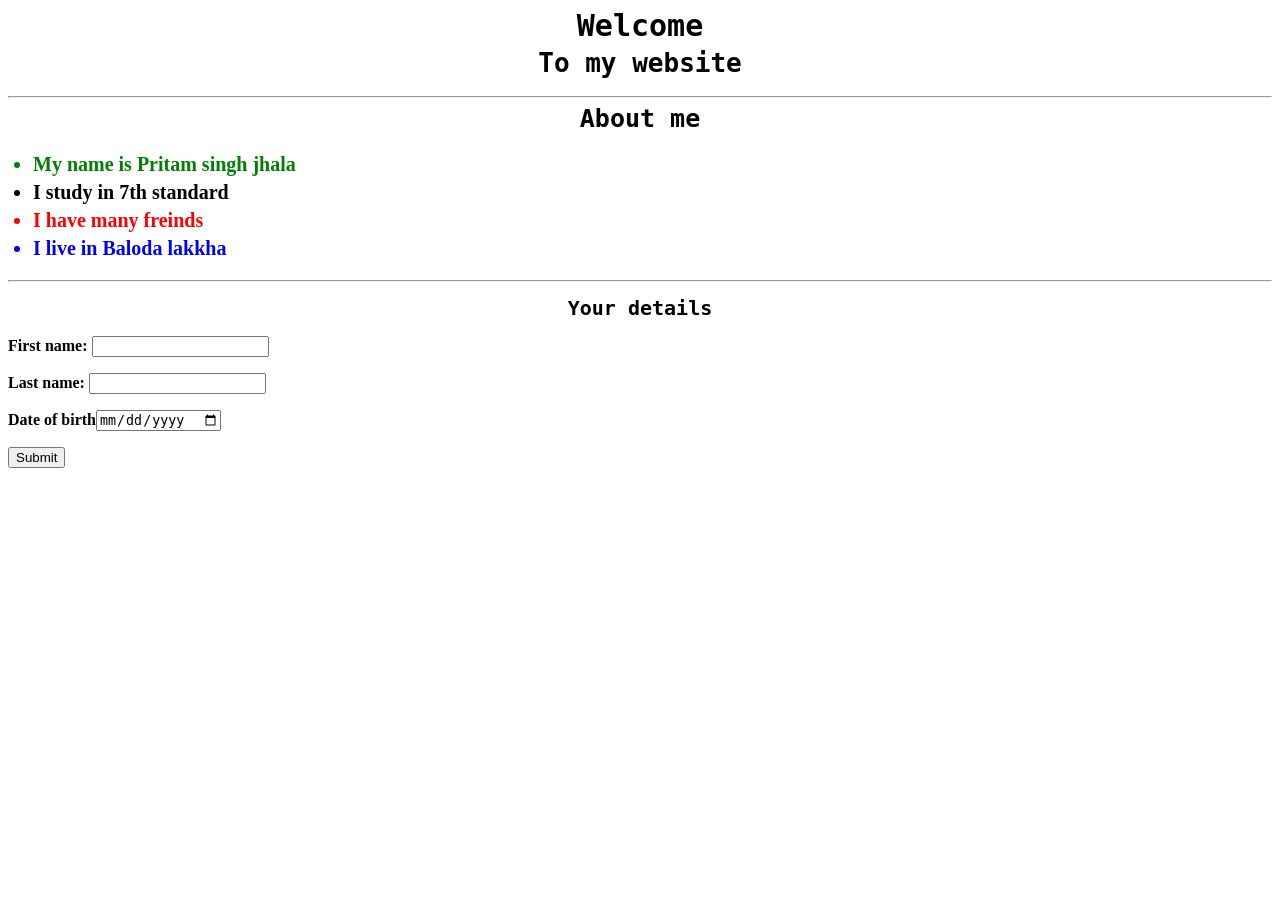
==== index.html @ 75567b99 "Add files via upload" ====
<html>
<meta name='viewport' content='width=device-width, initial-scale=1'/>
<h1 style="text-align:center;font-family:monospace;font-size:30px">Welcome</h1>
<h1 style="text-align:center;font-family:monospace;font-size;35px;margin-top:-15px">To my website</h1>
<hr style="margin-bottom:-10px">
<h1 style="text-align:center;font-family:monospace;font-size:25px;
margin-bottom:20px">About me</h1>
<ul>
<strong>
<li style="margin-left:-15px;
color:green;
font-size:20px;
margin-bottom:5px">My name is Pritam singh jhala
<li style="margin-left:-15px;
color:black;
font-size:20px;
margin-bottom:5px">I study in 7th standard
<li style="margin-left:-15px;
color:red;
font-size:20px;
margin-bottom:5px">I have many freinds
<li style="margin-left:-15px;
color:blue;
font-size:20px;
margin-bottom:20px">I live in Baloda lakkha
</ul>
<hr>

<h1 style="text-align:center;font-family:monospace;font-size:20px">Your details  </h1>

<p>
      <label>First name: <input name="Firstname"/></label>
</p>

<p>
      <label>Last name: <input name="Lastname"/></label>
</p>

<p>
     <label>Date of birth<input type="date" name="Dateofbirth"></label>
</p>

<p>
      <button id="button1" onclick="myfunction()">Submit</button>
</p>
<script>
    function myfunction() {
    alert("Details submitted")
    }
</script>
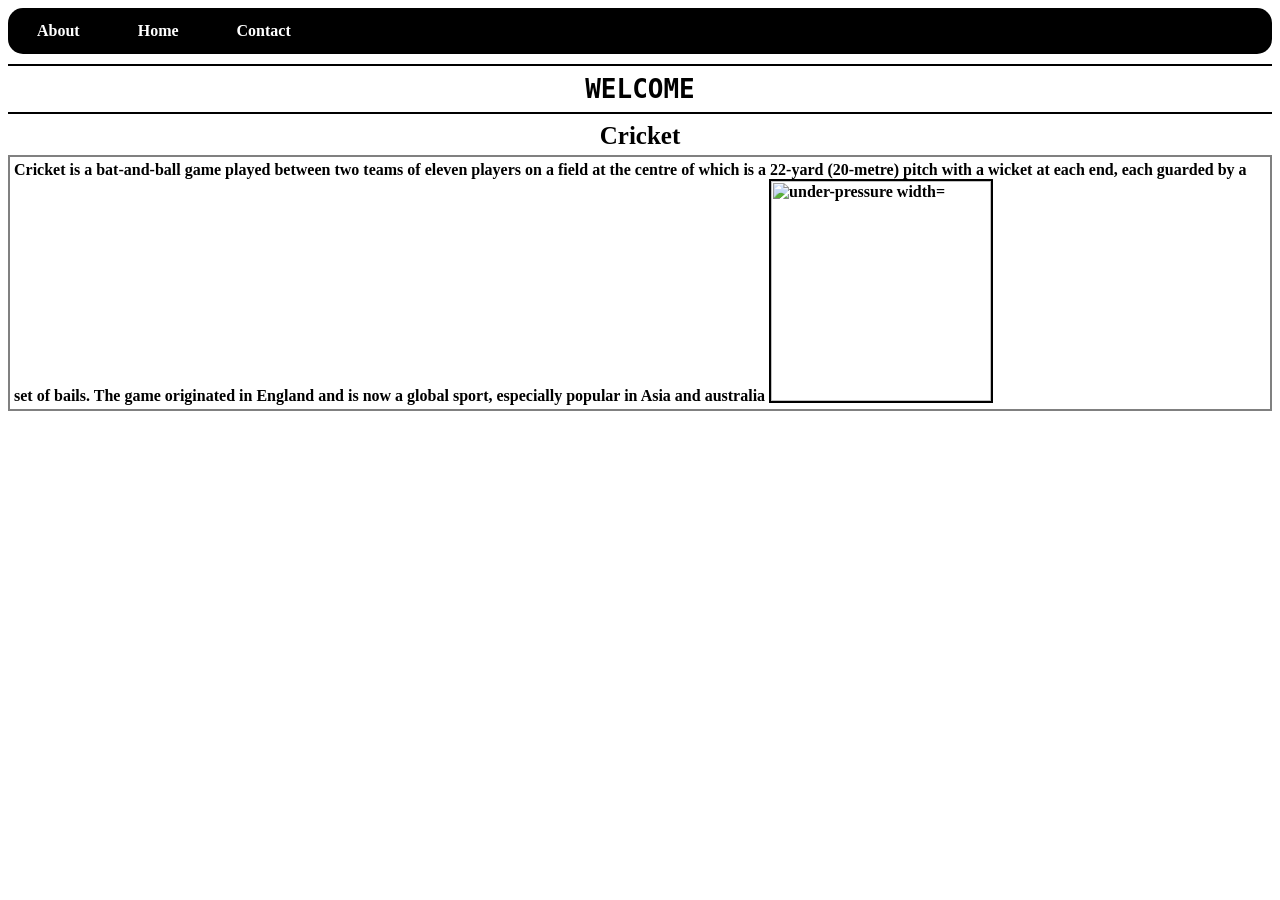
==== commit c304db77: "Add files via upload" ====
--- a/index.html
+++ b/index.html
@@ -1,50 +1,58 @@
-<html>
-<meta name='viewport' content='width=device-width, initial-scale=1'/>
-<h1 style="text-align:center;font-family:monospace;font-size:30px">Welcome</h1>
-<h1 style="text-align:center;font-family:monospace;font-size;35px;margin-top:-15px">To my website</h1>
-<hr style="margin-bottom:-10px">
-<h1 style="text-align:center;font-family:monospace;font-size:25px;
-margin-bottom:20px">About me</h1>
-<ul>
+   <html>
+    <meta name='viewport' content='width=device-width, initial-scale=1'/>
+<body bgcolor="white">
+<style>
+  nav{background: black;
+  overflow: hidden;
+  border-radius: 15px;
+  margin-bottom: 10px;
+  }
+  
+  nav ul{list-style-type: none;
+ margin:0;
+ padding:0
+  }
+ 
+ nav li{float: left;
+ }
+ 
+ nav li a{display: block;
+ color: white;
+ text-align: center;
+ padding: 14px 29px ;
+ text-decoration: none;
+ }
+  .li
+</style>
+<nav>
+    <ul> <strong>
+        <li><a href="about.html">About</a></li>
+        <li><a href="index.html">Home</a></li>
+        <li><a href="contact.html">Contact</a></li>
+    </ul> </strong>
+</nav>
+<hr color="black">
+<h1 style="color:black;
+text-align:center;
+font-family:monospace;
+margin-top:5px;
+margin-bottom:5px
+">WELCOME</h1>
+<hr color="black">
+<h1 style="color:black;
+text-align:center;
+margin-top:7.5px;
+font-size:25px;
+text-decoration:bold;
+margin-bottom:5px">Cricket</h1>
 <strong>
-<li style="margin-left:-15px;
-color:green;
-font-size:20px;
-margin-bottom:5px">My name is Pritam singh jhala
-<li style="margin-left:-15px;
-color:black;
-font-size:20px;
-margin-bottom:5px">I study in 7th standard
-<li style="margin-left:-15px;
-color:red;
-font-size:20px;
-margin-bottom:5px">I have many freinds
-<li style="margin-left:-15px;
-color:blue;
-font-size:20px;
-margin-bottom:20px">I live in Baloda lakkha
-</ul>
-<hr>
+<article style="border:2px solid grey;
+padding:4px 4px 4px 4px;
+background-color:white;
+color:black">  Cricket is a bat-and-ball game played between two teams of eleven players on a field at the centre of which is a 22-yard (20-metre) pitch with a wicket at each end, each guarded by a set of bails. The game originated in England and is now a global sport, especially popular in Asia and australia
+<img src="https://i.ibb.co/8b4RKxf/under-pressure.jpg" alt="under-pressure width="440px" height="220px" border="2px solid black"></a>
 
-<h1 style="text-align:center;font-family:monospace;font-size:20px">Your details  </h1>
+</article>
+</strong>
 
-<p>
-      <label>First name: <input name="Firstname"/></label>
-</p>
 
-<p>
-      <label>Last name: <input name="Lastname"/></label>
-</p>
-
-<p>
-     <label>Date of birth<input type="date" name="Dateofbirth"></label>
-</p>
-
-<p>
-      <button id="button1" onclick="myfunction()">Submit</button>
-</p>
-<script>
-    function myfunction() {
-    alert("Details submitted")
-    }
-</script>
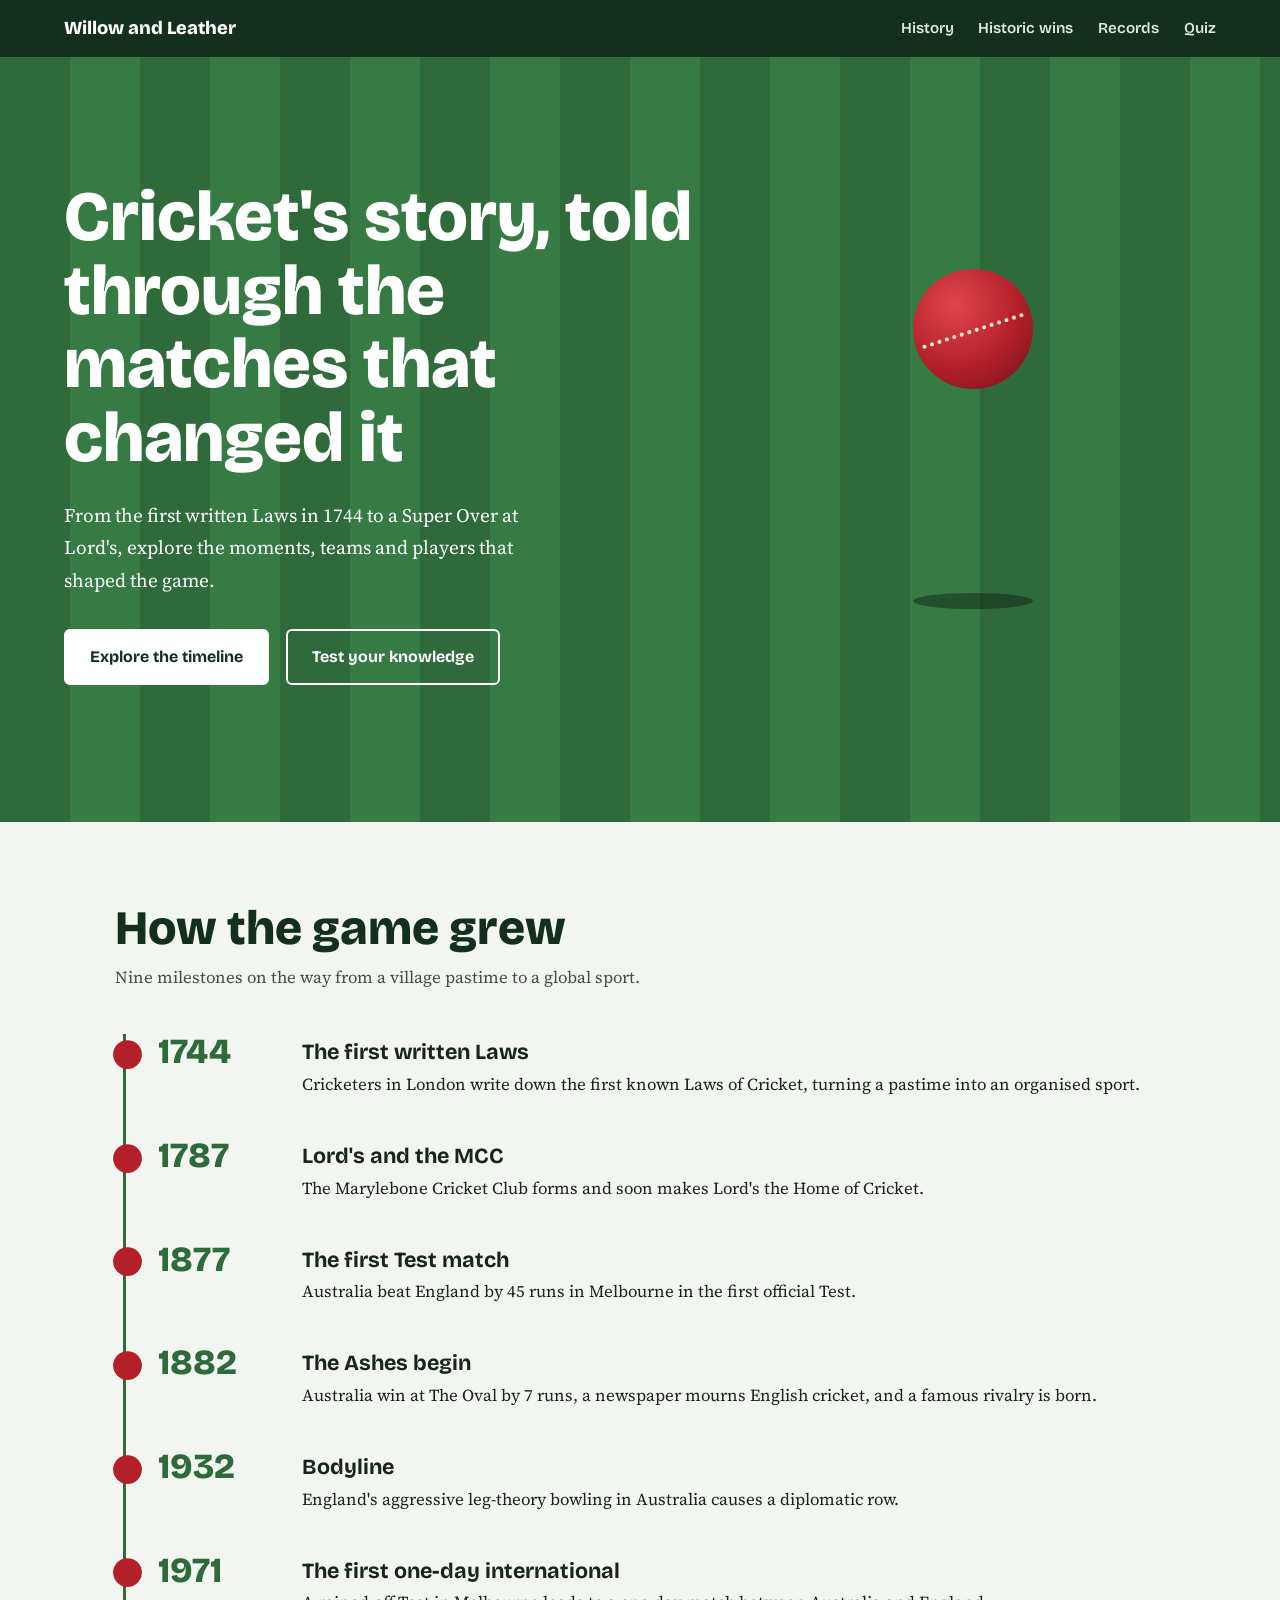
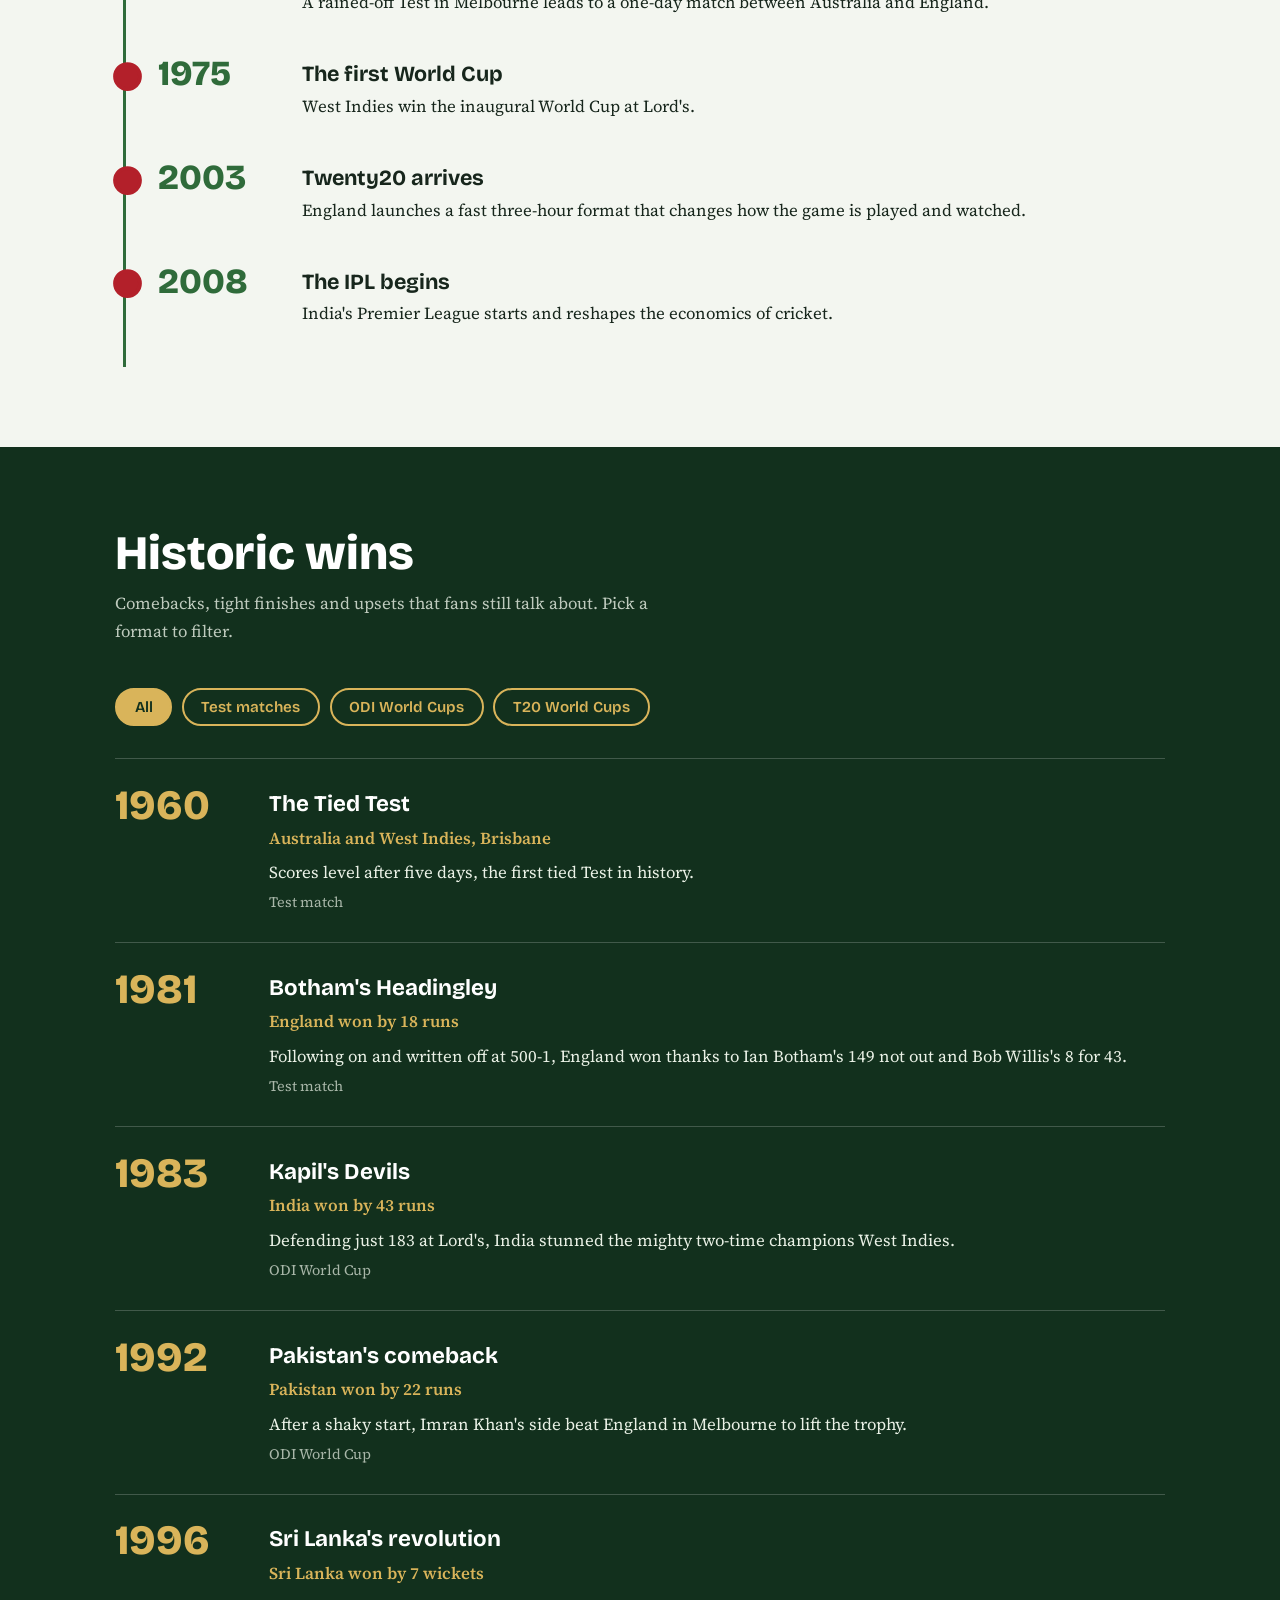
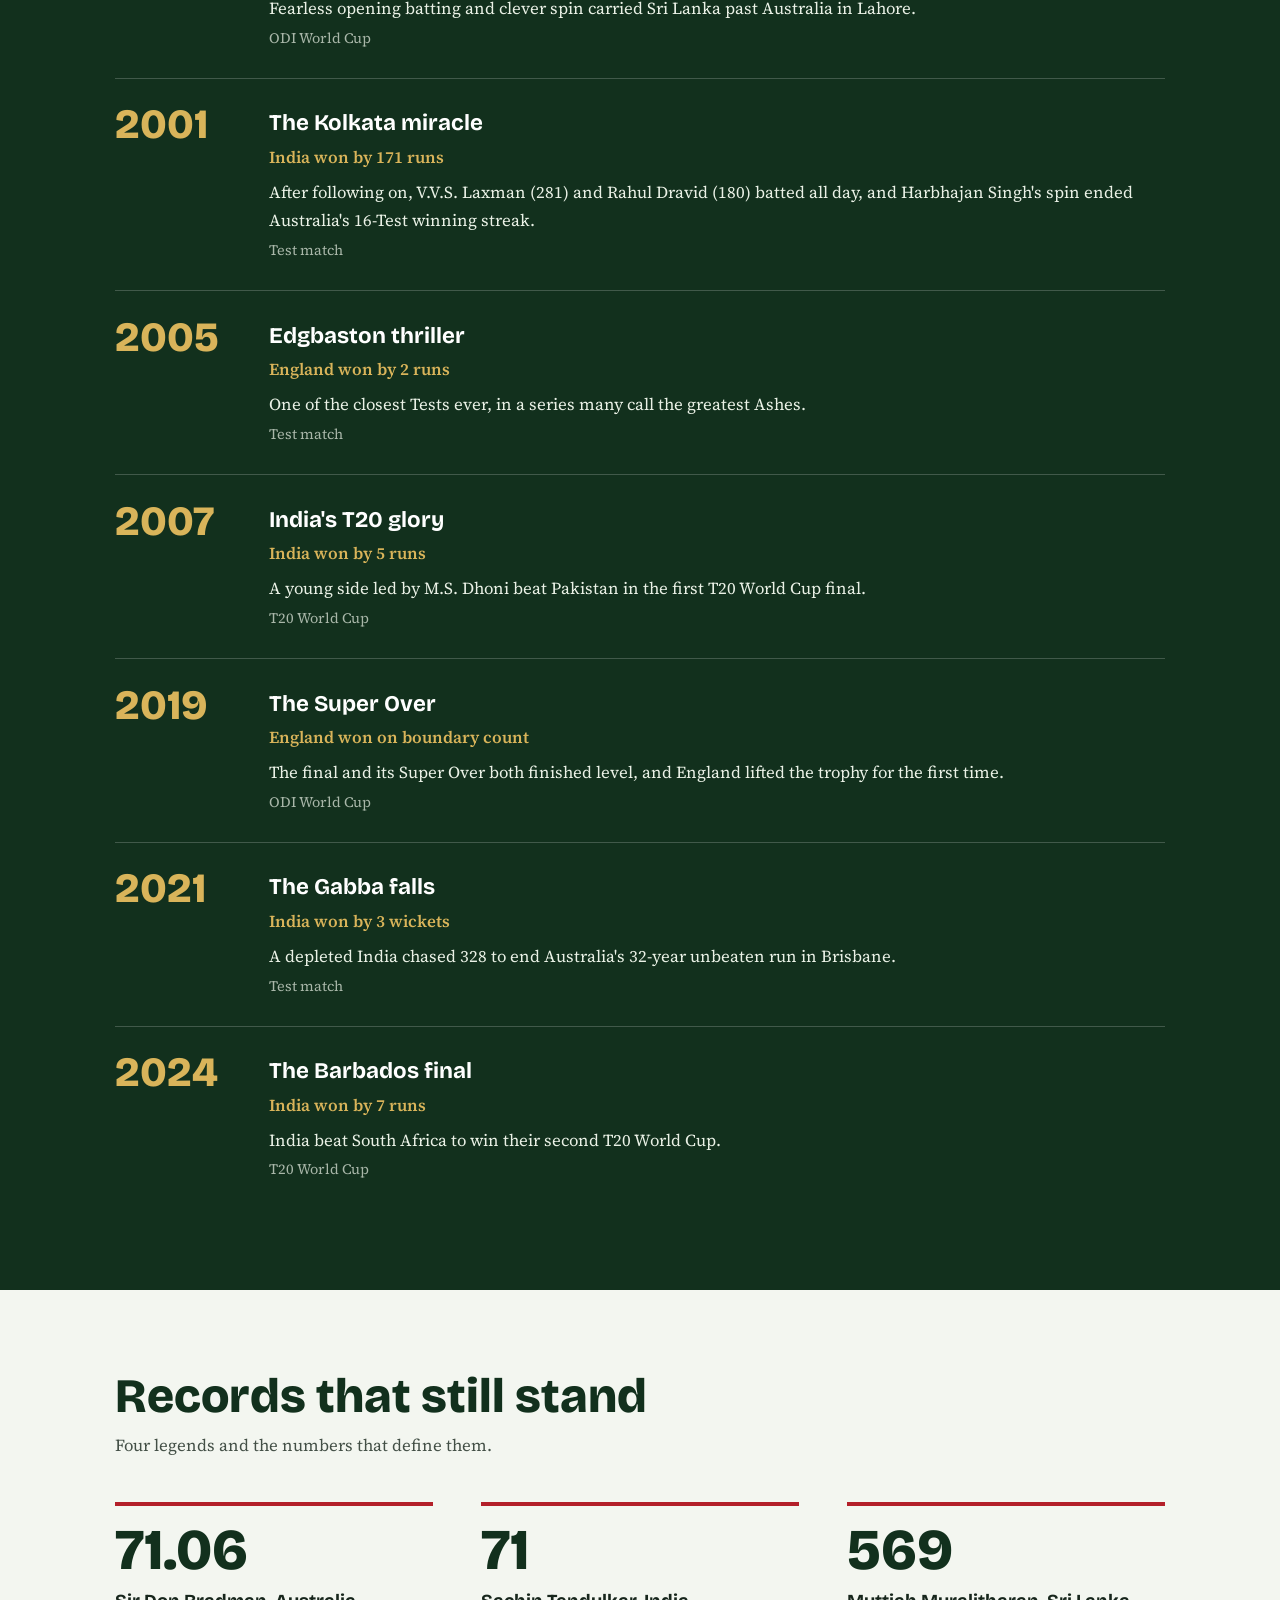
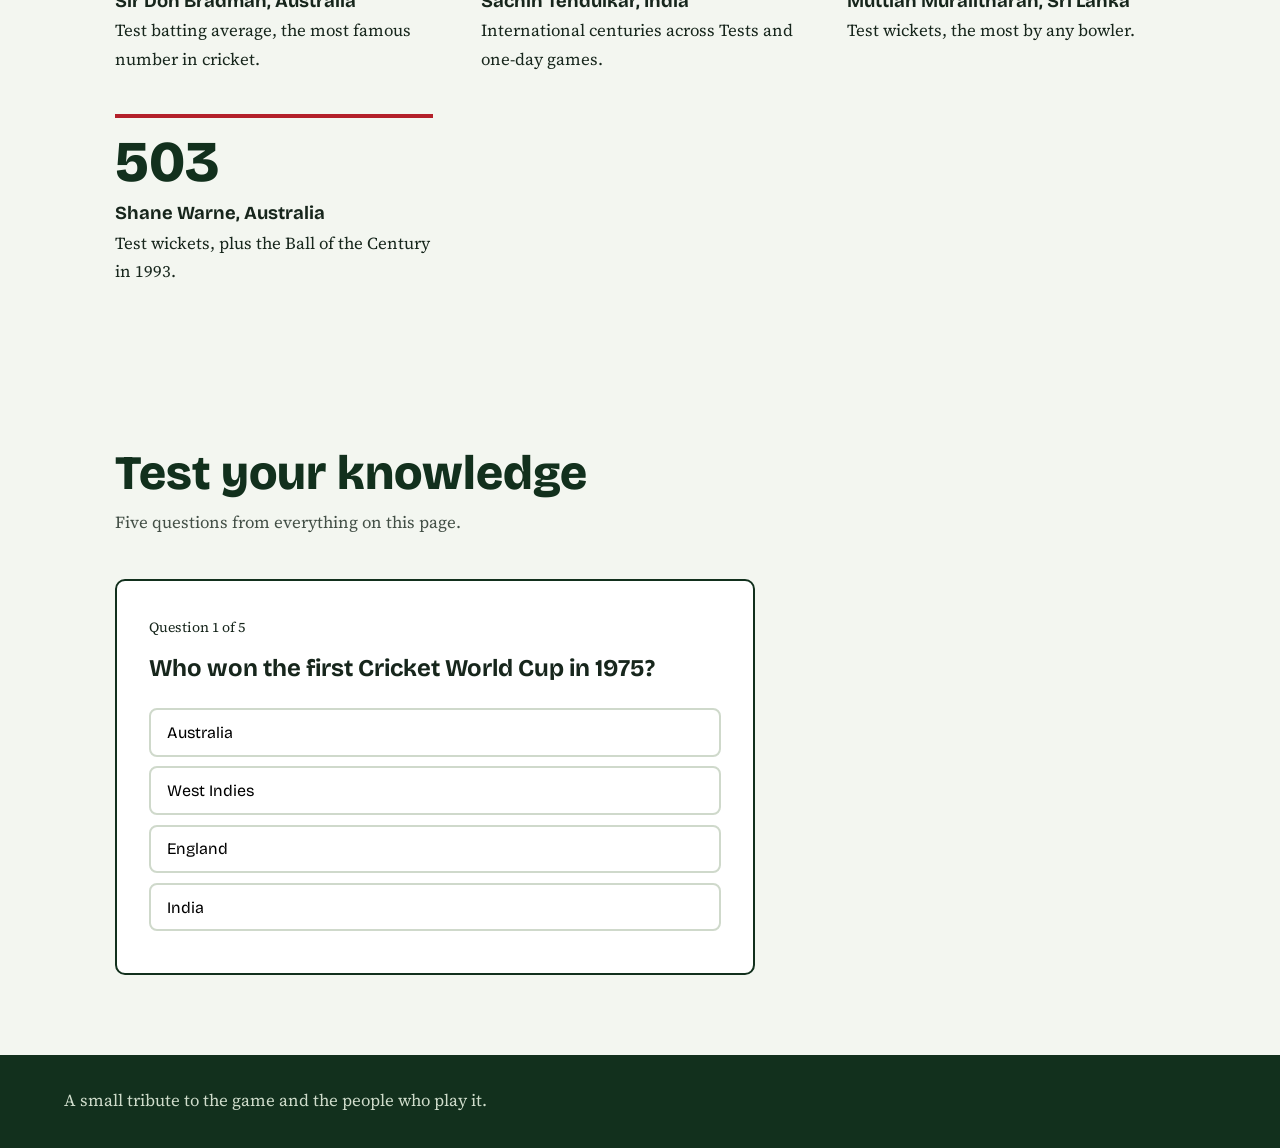
==== commit 74afa2d2: "Add files via upload" ====
--- a/index.html
+++ b/index.html
@@ -1,58 +1,76 @@
-   <html>
-    <meta name='viewport' content='width=device-width, initial-scale=1'/>
-<body bgcolor="white">
-<style>
-  nav{background: black;
-  overflow: hidden;
-  border-radius: 15px;
-  margin-bottom: 10px;
-  }
-  
-  nav ul{list-style-type: none;
- margin:0;
- padding:0
-  }
- 
- nav li{float: left;
- }
- 
- nav li a{display: block;
- color: white;
- text-align: center;
- padding: 14px 29px ;
- text-decoration: none;
- }
-  .li
-</style>
-<nav>
-    <ul> <strong>
-        <li><a href="about.html">About</a></li>
-        <li><a href="index.html">Home</a></li>
-        <li><a href="contact.html">Contact</a></li>
-    </ul> </strong>
+<!DOCTYPE html>
+<html lang="en">
+<head>
+<meta charset="UTF-8">
+<meta name="viewport" content="width=device-width, initial-scale=1">
+<title>Willow and Leather: a history of cricket</title>
+<link rel="preconnect" href="https://fonts.googleapis.com">
+<link rel="preconnect" href="https://fonts.gstatic.com" crossorigin>
+<link href="https://fonts.googleapis.com/css2?family=Bricolage+Grotesque:wght@600;800&family=Source+Serif+4:wght@400;600&display=swap" rel="stylesheet">
+<link rel="stylesheet" href="style.css">
+</head>
+<body>
+<nav class="nav">
+  <a class="brand" href="#top">Willow and Leather</a>
+  <div>
+    <a href="#history">History</a>
+    <a href="#wins">Historic wins</a>
+    <a href="#records">Records</a>
+    <a href="#quiz">Quiz</a>
+  </div>
 </nav>
-<hr color="black">
-<h1 style="color:black;
-text-align:center;
-font-family:monospace;
-margin-top:5px;
-margin-bottom:5px
-">WELCOME</h1>
-<hr color="black">
-<h1 style="color:black;
-text-align:center;
-margin-top:7.5px;
-font-size:25px;
-text-decoration:bold;
-margin-bottom:5px">Cricket</h1>
-<strong>
-<article style="border:2px solid grey;
-padding:4px 4px 4px 4px;
-background-color:white;
-color:black">  Cricket is a bat-and-ball game played between two teams of eleven players on a field at the centre of which is a 22-yard (20-metre) pitch with a wicket at each end, each guarded by a set of bails. The game originated in England and is now a global sport, especially popular in Asia and australia
-<img src="https://i.ibb.co/8b4RKxf/under-pressure.jpg" alt="under-pressure width="440px" height="220px" border="2px solid black"></a>
 
-</article>
-</strong>
+<header class="hero" id="top">
+  <div>
+    <h1>Cricket's story, told through the matches that changed it</h1>
+    <p>From the first written Laws in 1744 to a Super Over at Lord's, explore the moments, teams and players that shaped the game.</p>
+    <a class="btn" href="#history">Explore the timeline</a>
+    <a class="btn ghost" href="#quiz">Test your knowledge</a>
+  </div>
+  <div class="pitch" aria-hidden="true"><div class="ball"></div><div class="shadow"></div></div>
+</header>
 
+<main>
+  <section id="history">
+    <div class="wrap">
+      <h2>How the game grew</h2>
+      <p class="sub">Nine milestones on the way from a village pastime to a global sport.</p>
+      <div id="tl" class="tl"></div>
+    </div>
+  </section>
 
+  <section id="wins" class="dark">
+    <div class="wrap">
+      <h2>Historic wins</h2>
+      <p class="sub">Comebacks, tight finishes and upsets that fans still talk about. Pick a format to filter.</p>
+      <div class="fl" role="group" aria-label="Filter wins by format">
+        <button class="on" data-f="all">All</button>
+        <button data-f="test">Test matches</button>
+        <button data-f="odi">ODI World Cups</button>
+        <button data-f="t20">T20 World Cups</button>
+      </div>
+      <div id="list"></div>
+    </div>
+  </section>
+
+  <section id="records">
+    <div class="wrap">
+      <h2>Records that still stand</h2>
+      <p class="sub">Four legends and the numbers that define them.</p>
+      <div class="rec" id="rec"></div>
+    </div>
+  </section>
+
+  <section id="quiz">
+    <div class="wrap">
+      <h2>Test your knowledge</h2>
+      <p class="sub">Five questions from everything on this page.</p>
+      <div class="quiz" id="quiz-box" aria-live="polite"></div>
+    </div>
+  </section>
+</main>
+
+<footer>A small tribute to the game and the people who play it.</footer>
+<script src="script.js"></script>
+</body>
+</html>
--- a/style.css
+++ b/style.css
@@ -0,0 +1,77 @@
+:root{--pav:#12301d;--out:#2f6b3a;--out2:#367a44;--chalk:#f3f6f0;--ball:#b3202a;--brass:#d9b45a;--ink:#17261c}
+*{box-sizing:border-box;margin:0}
+html{scroll-behavior:smooth}
+body{font:1.05rem/1.7 'Source Serif 4',Georgia,serif;background:var(--chalk);color:var(--ink)}
+h1,h2,h3,strong,b,.brand,.nav a,button,.btn{font-family:'Bricolage Grotesque','Segoe UI',sans-serif}
+a:focus-visible,button:focus-visible{outline:3px solid var(--brass);outline-offset:3px}
+
+.nav{position:sticky;top:0;z-index:5;display:flex;justify-content:space-between;align-items:center;flex-wrap:wrap;gap:.5rem;padding:.8rem 5%;background:var(--pav)}
+.brand{color:#fff;font-weight:800;font-size:1.15rem;text-decoration:none}
+.nav div a{color:#dfe9dc;text-decoration:none;margin-left:1.3rem;font-weight:600;font-size:.95rem;transition:color .2s}
+.nav div a:hover{color:var(--brass)}
+
+.hero{min-height:85vh;display:grid;grid-template-columns:1.3fr 1fr;align-items:center;gap:2rem;padding:4rem 5%;color:#fff;background:repeating-linear-gradient(90deg,var(--out) 0 70px,var(--out2) 70px 140px)}
+h1{font-size:clamp(2.4rem,5.5vw,4.4rem);font-weight:800;line-height:1.05;max-width:14em}
+.hero p{max-width:32rem;margin:1.4rem 0 2rem;font-size:1.2rem}
+.btn{display:inline-block;padding:.8rem 1.5rem;margin:0 .8rem .8rem 0;border-radius:6px;background:#fff;color:var(--pav);font-weight:700;text-decoration:none;border:2px solid #fff;cursor:pointer;font-size:1rem;transition:transform .2s,background .2s}
+.btn:hover{transform:translateY(-2px);background:var(--brass);border-color:var(--brass)}
+.btn.ghost{background:none;color:#fff}
+.btn.ghost:hover{background:#fff;color:var(--pav)}
+
+.pitch{--h:340px;position:relative;height:var(--h)}
+.ball{position:absolute;left:50%;top:0;width:120px;height:120px;margin-left:-60px;border-radius:50%;background:radial-gradient(circle at 35% 30%,#e0454d,var(--ball) 55%,#6f1017);animation:drop 1.8s infinite}
+.ball::before{content:"";position:absolute;left:6%;right:6%;top:50%;border-top:4px dotted #f3e7cf;transform:rotate(-18deg)}
+.shadow{position:absolute;left:50%;bottom:0;width:120px;height:16px;margin-left:-60px;border-radius:50%;background:rgba(0,0,0,.35);animation:shade 1.8s infinite}
+@keyframes drop{
+  0%{transform:translateY(0) rotate(0);animation-timing-function:cubic-bezier(.5,0,1,.5)}
+  50%{transform:translateY(calc(var(--h) - 120px)) rotate(300deg);animation-timing-function:cubic-bezier(0,.5,.5,1)}
+  100%{transform:translateY(0) rotate(600deg)}}
+@keyframes shade{0%,100%{transform:scale(.4);opacity:.3}50%{transform:scale(1);opacity:.6}}
+
+section{padding:5rem 5%}
+.wrap{max-width:1050px;margin:auto}
+h2{font-size:clamp(2rem,4vw,3rem);line-height:1.1;font-weight:800;color:var(--pav)}
+.sub{margin:.6rem 0 2.6rem;max-width:36rem;opacity:.8}
+
+.tl{border-left:3px solid var(--out);margin-left:.5rem}
+.ti{position:relative;display:grid;grid-template-columns:120px 1fr;gap:1.5rem;padding:0 0 2.4rem 2rem;opacity:.25;transition:opacity .6s}
+.ti::before{content:"";position:absolute;left:-10px;top:.55rem;width:17px;height:17px;border-radius:50%;background:var(--chalk);border:3px solid var(--out);transition:.4s}
+.ti.on{opacity:1}
+.ti.on::before{background:var(--ball);border-color:var(--ball);transform:scale(1.25)}
+.ti strong{font-size:2.2rem;line-height:1;font-weight:800;color:var(--out)}
+.ti h3{font-size:1.35rem}
+
+.dark{background:var(--pav);color:#eaf1e6}
+.dark h2{color:#fff}
+.fl{display:flex;flex-wrap:wrap;gap:.6rem;margin-bottom:2rem}
+.fl button{padding:.5rem 1.1rem;border-radius:99px;border:2px solid var(--brass);background:none;color:var(--brass);font-weight:600;font-size:.95rem;cursor:pointer;transition:.2s}
+.fl button:hover,.fl button.on{background:var(--brass);color:var(--pav)}
+.w{display:grid;grid-template-columns:130px 1fr;gap:1.5rem;padding:1.6rem 0;border-top:1px solid rgba(255,255,255,.2);animation:in .5s both}
+.w b{font-size:2.6rem;line-height:1;font-weight:800;color:var(--brass)}
+.w h3{font-size:1.4rem;color:#fff}
+.res{color:var(--brass);font-weight:600;margin:.1rem 0 .4rem}
+.w span{font-size:.9rem;opacity:.7}
+@keyframes in{from{opacity:0;transform:translateX(-16px)}}
+
+.rec{display:grid;grid-template-columns:repeat(auto-fit,minmax(240px,1fr));gap:2.5rem 3rem}
+.rec div{border-top:4px solid var(--ball);padding-top:1rem}
+.rec b{display:block;font-size:3.6rem;line-height:1;font-weight:800;color:var(--pav)}
+.rec h3{font-size:1.15rem;margin-top:.4rem}
+
+.quiz{max-width:640px;background:#fff;border:2px solid var(--pav);border-radius:10px;padding:2rem}
+.quiz h3{font-size:1.5rem;margin:.4rem 0 1.2rem}
+.opt{display:block;width:100%;text-align:left;padding:.8rem 1rem;margin-bottom:.6rem;border:2px solid #cfd9cb;border-radius:8px;background:none;font-size:1rem;cursor:pointer;transition:.2s}
+.opt:hover:not(:disabled){border-color:var(--out);background:#eef4ea}
+.opt.ok{background:#d5ecd7;border-color:var(--out)}
+.opt.no{background:#f6d6d8;border-color:var(--ball)}
+.quiz .btn{background:var(--pav);color:#fff;border-color:var(--pav);margin-top:1rem}
+footer{padding:2rem 5%;background:var(--pav);color:#cfdccb}
+
+@media(max-width:760px){
+  .hero{grid-template-columns:1fr;min-height:0;padding:3rem 5%}
+  .pitch{--h:240px}
+  .ti,.w{grid-template-columns:1fr;gap:.3rem}
+  .nav div a{margin:0 .9rem 0 0}}
+@media(prefers-reduced-motion:reduce){
+  *{animation:none!important;transition:none!important}
+  .ti{opacity:1}}
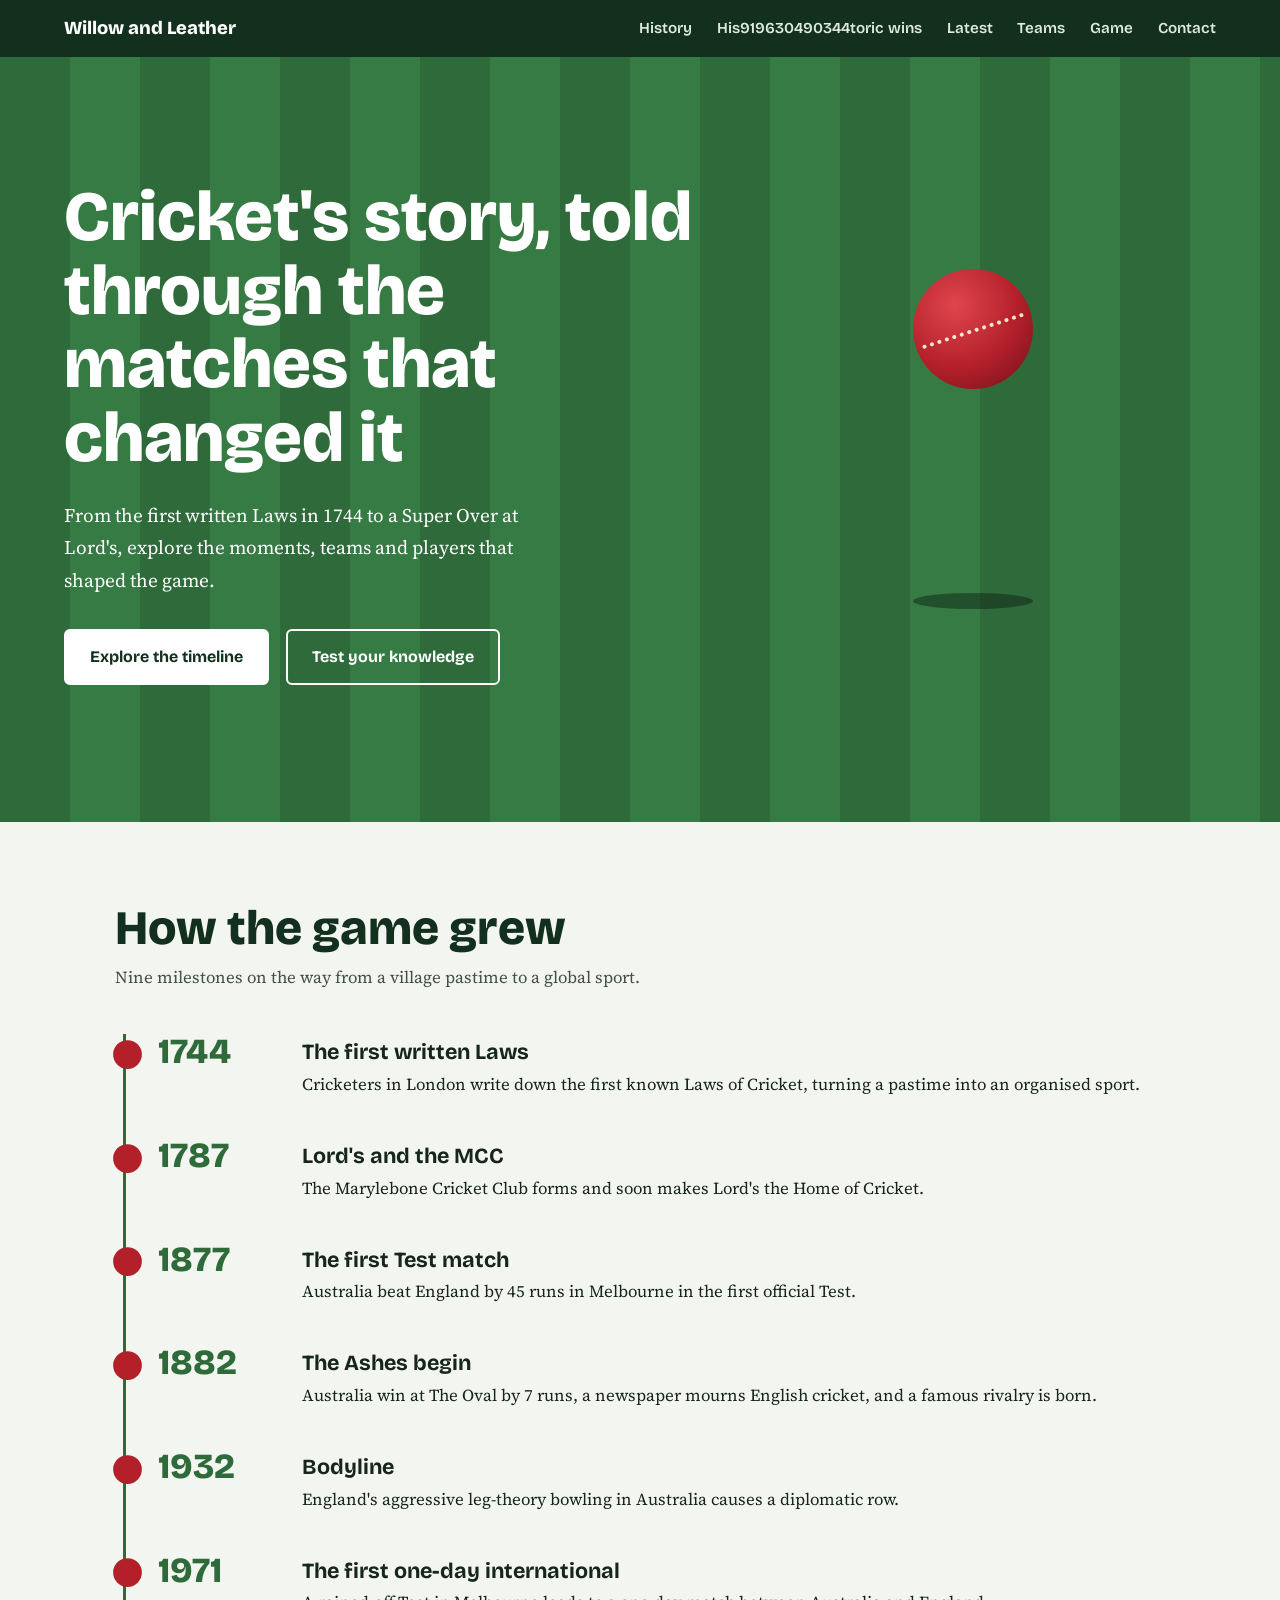
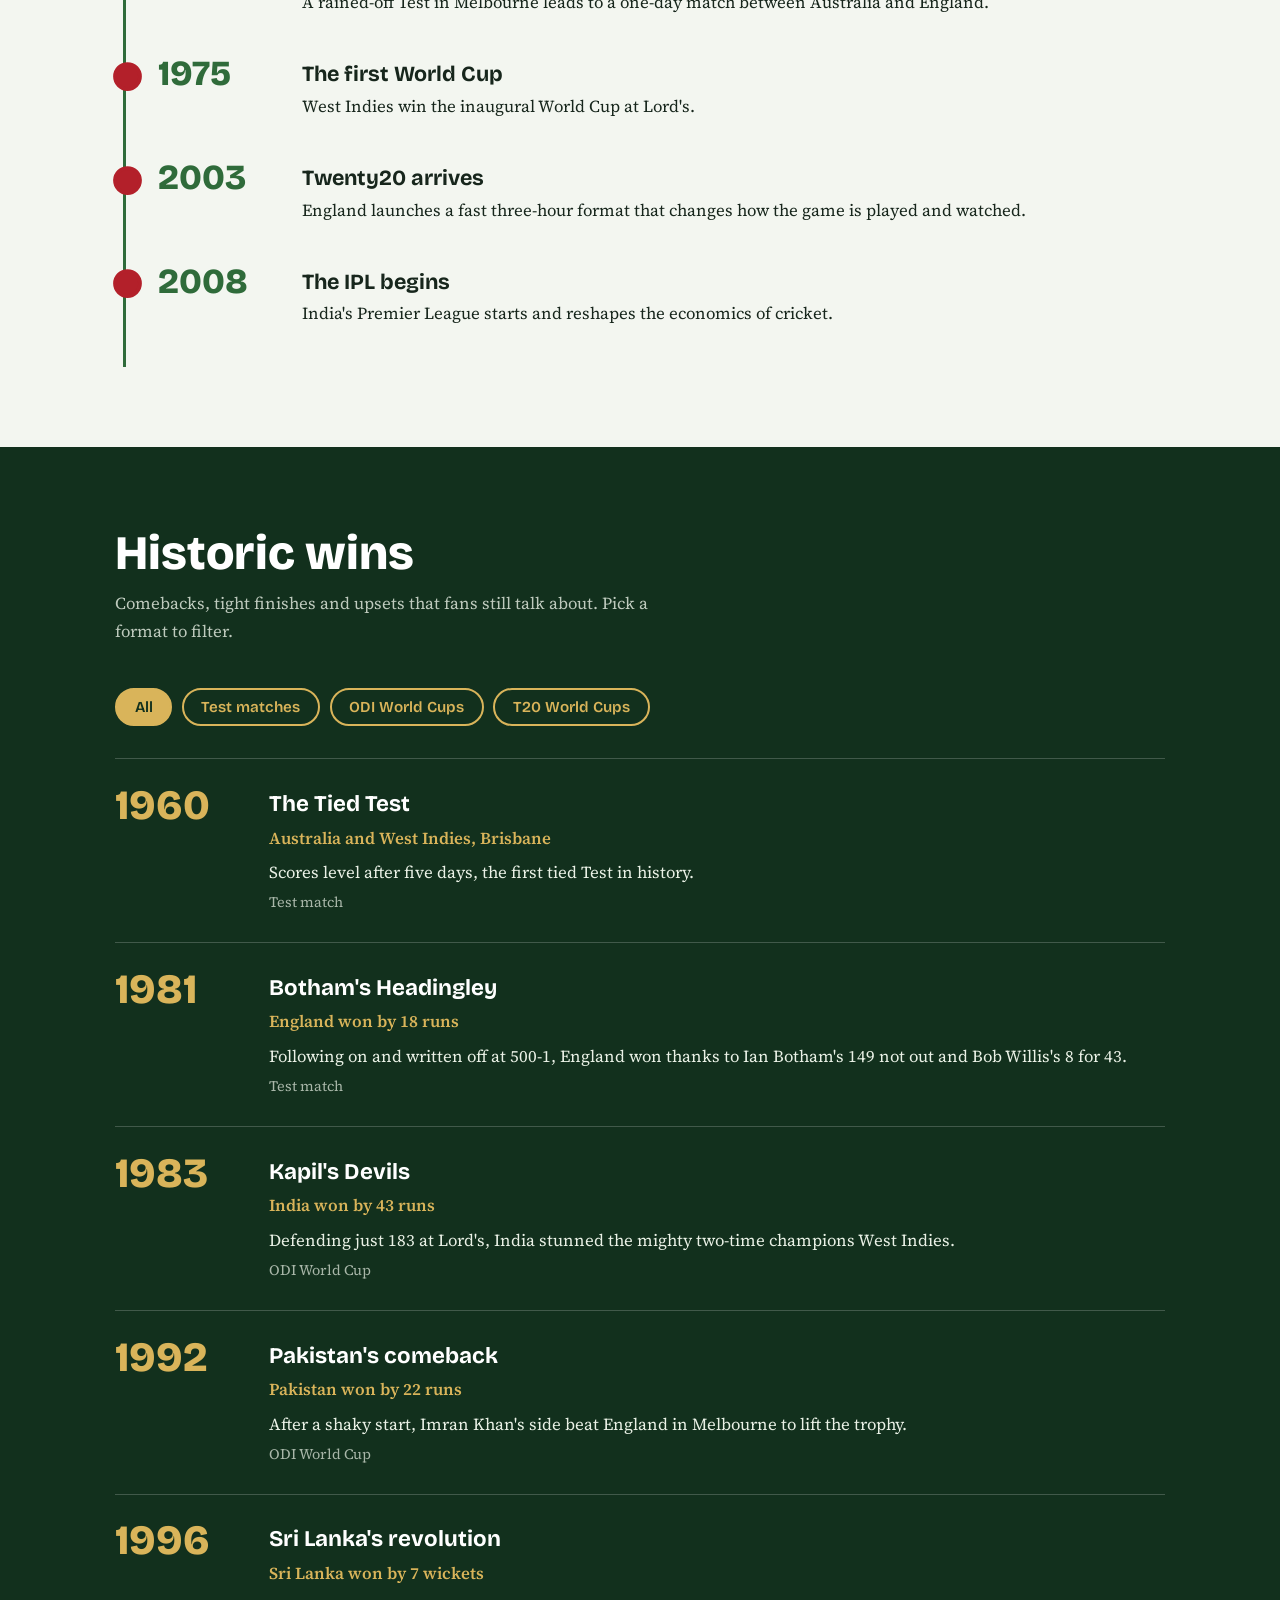
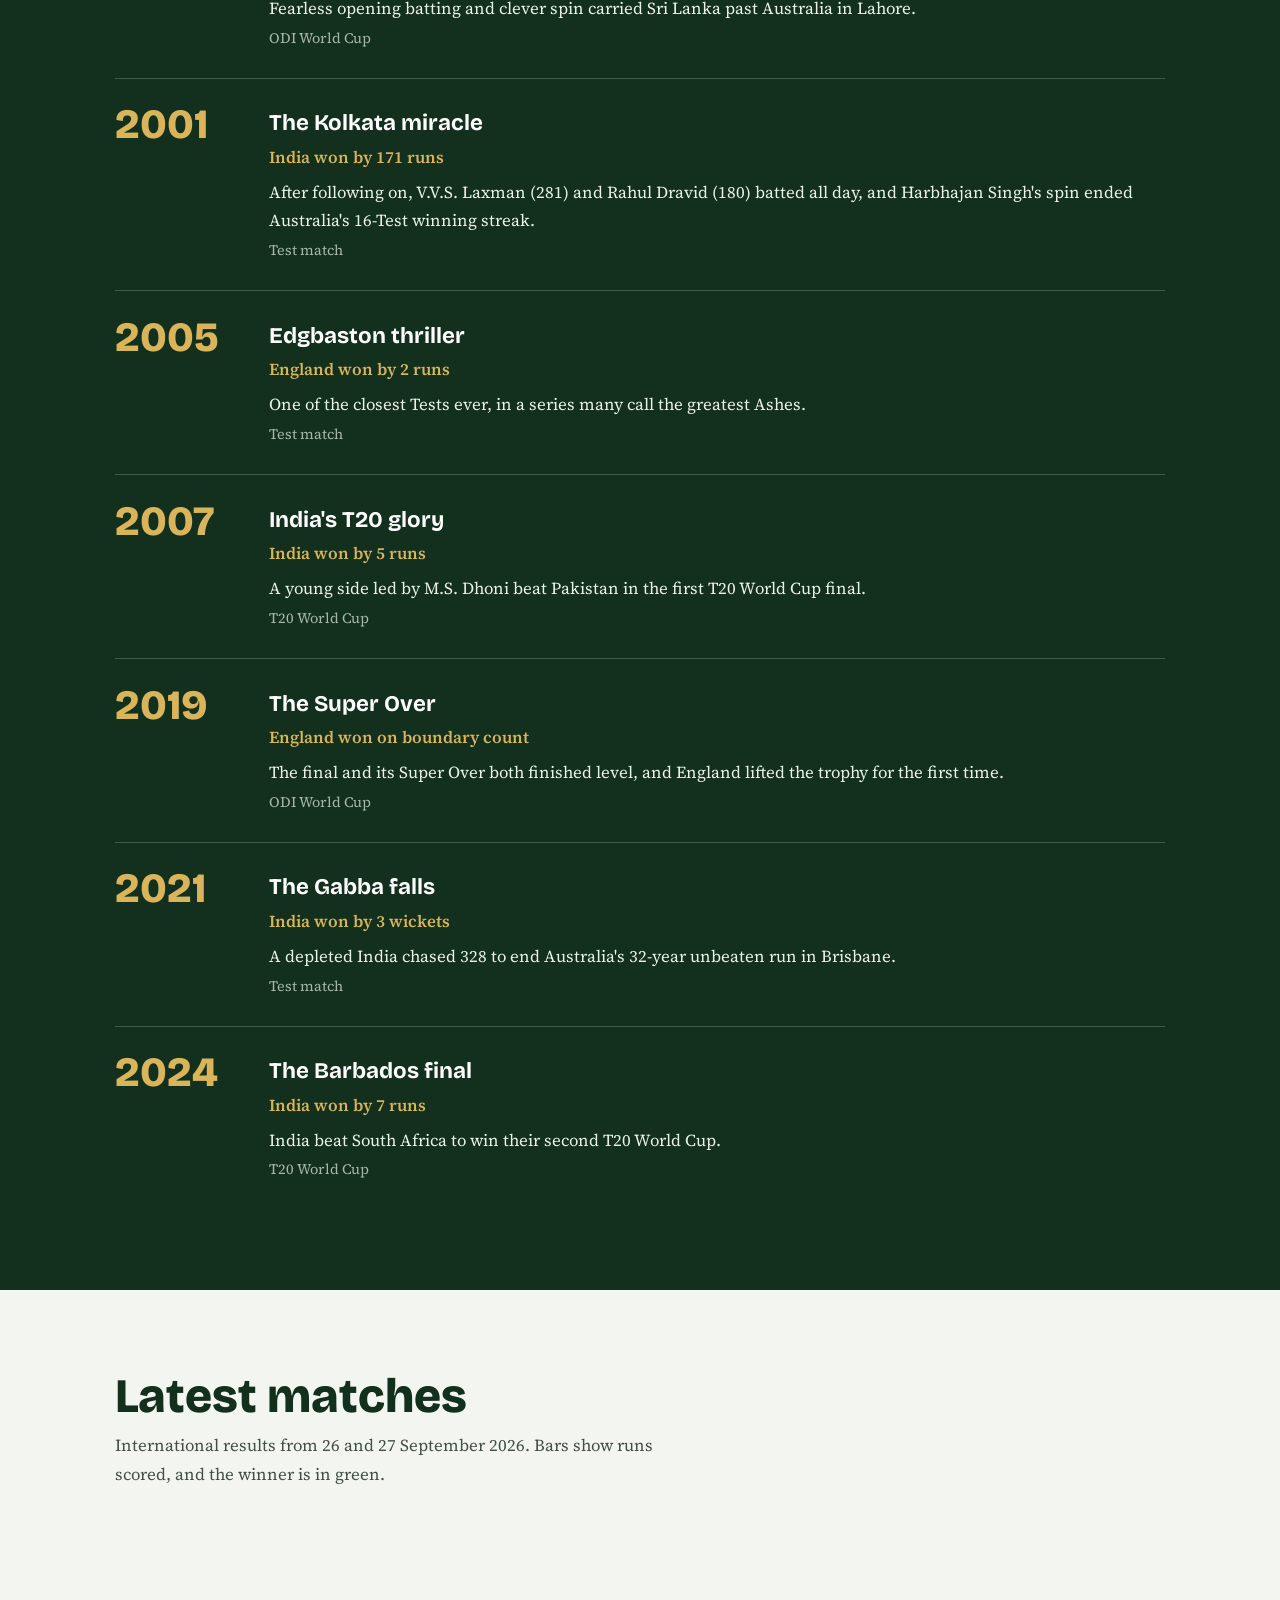
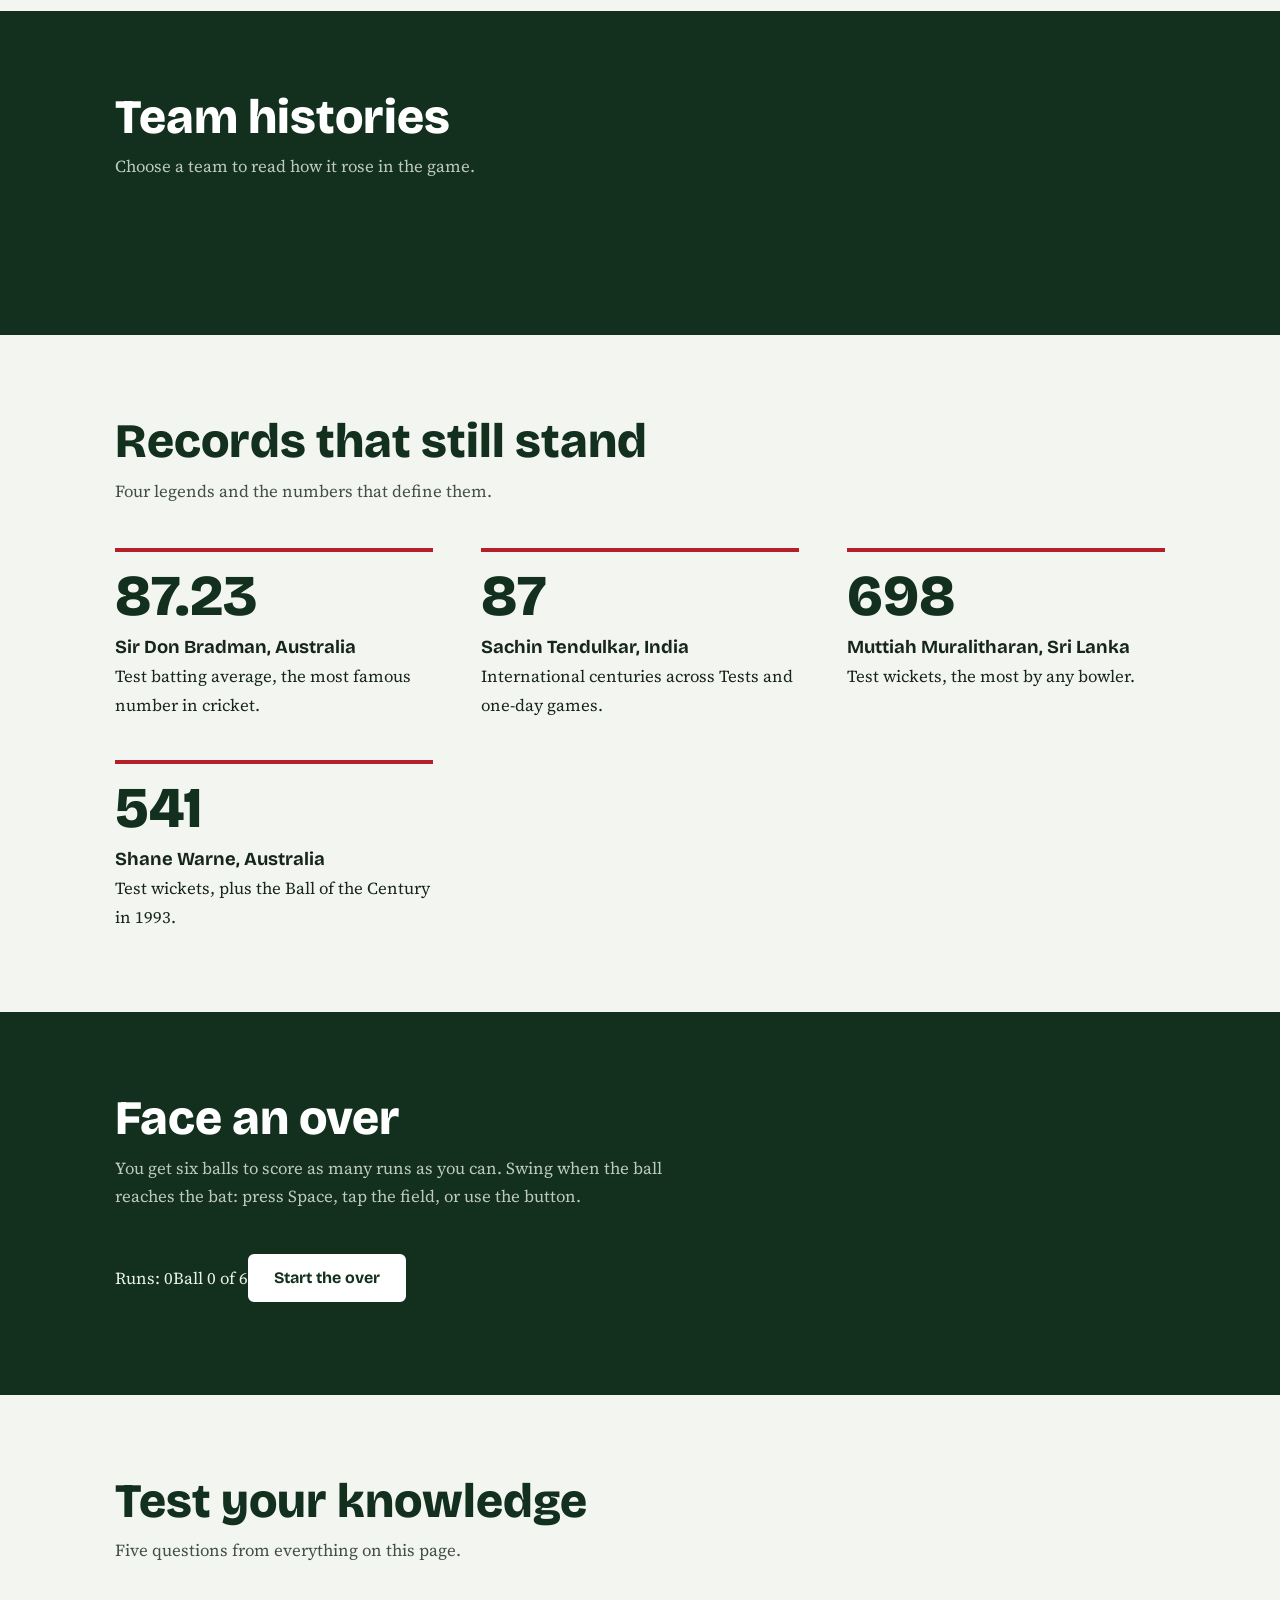
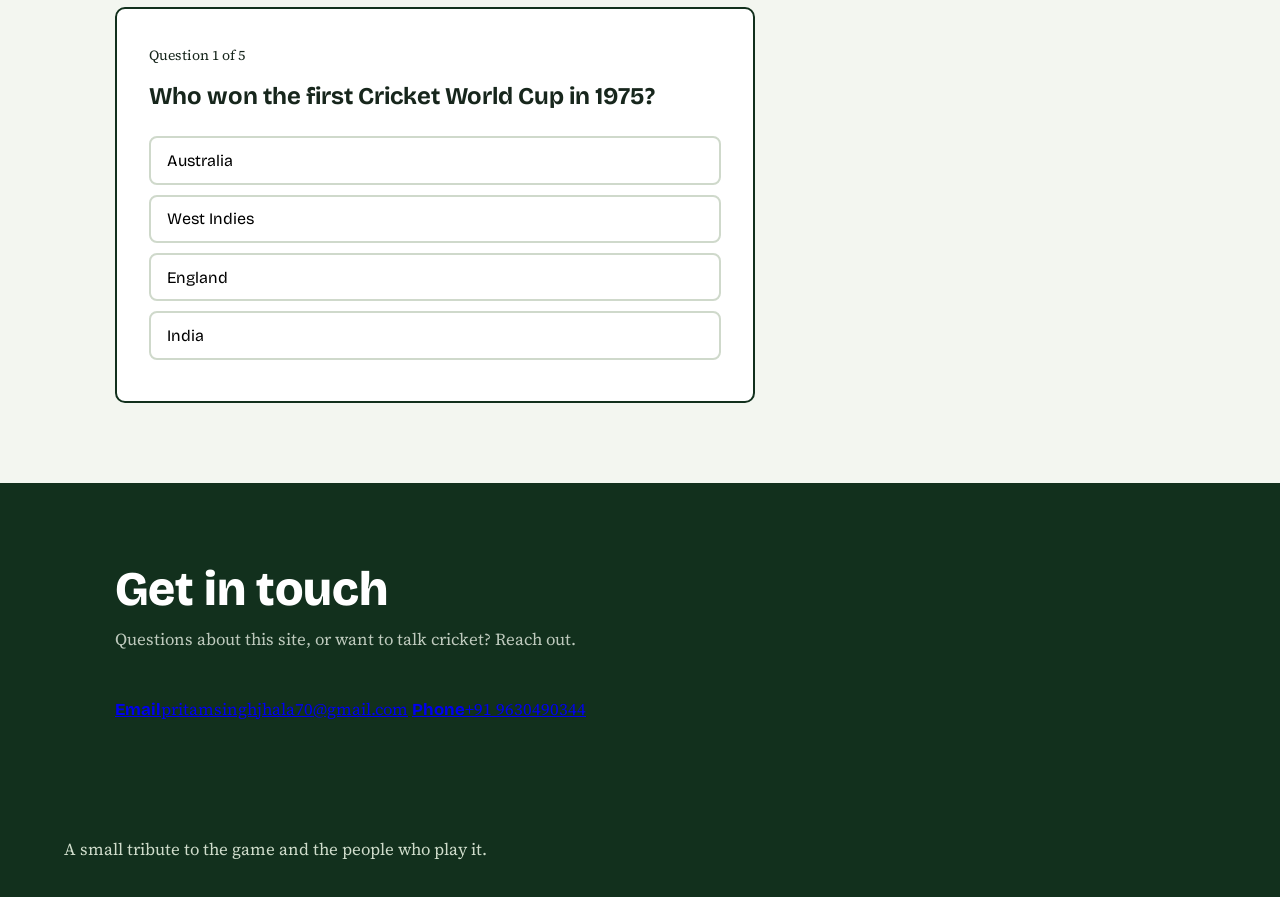
==== commit 85a1b720: "Update index.html" ====
--- a/index.html
+++ b/index.html
@@ -14,9 +14,11 @@
   <a class="brand" href="#top">Willow and Leather</a>
   <div>
     <a href="#history">History</a>
-    <a href="#wins">Historic wins</a>
-    <a href="#records">Records</a>
-    <a href="#quiz">Quiz</a>
+    <a href="#wins">His919630490344toric wins</a>
+    <a href="#latest">Latest</a>
+    <a href="#teams">Teams</a>
+    <a href="#game">Game</a>
+    <a href="#contact">Contact</a>
   </div>
 </nav>
 
@@ -53,11 +55,37 @@
     </div>
   </section>
 
+  <section id="latest" class="tint">
+    <div class="wrap">
+      <h2>Latest matches</h2>
+      <p class="sub">International results from 26 and 27 September 2026. Bars show runs scored, and the winner is in green.</p>
+      <div id="lm"></div>
+    </div>
+  </section>
+
+  <section id="teams" class="dark">
+    <div class="wrap">
+      <h2>Team histories</h2>
+      <p class="sub">Choose a team to read how it rose in the game.</p>
+      <div class="fl" id="tabs"></div>
+      <div id="team"></div>
+    </div>
+  </section>
+
   <section id="records">
     <div class="wrap">
       <h2>Records that still stand</h2>
       <p class="sub">Four legends and the numbers that define them.</p>
       <div class="rec" id="rec"></div>
+    </div>
+  </section>
+
+  <section id="game" class="dark">
+    <div class="wrap">
+      <h2>Face an over</h2>
+      <p class="sub">You get six balls to score as many runs as you can. Swing when the ball reaches the bat: press Space, tap the field, or use the button.</p>
+      <div class="field" id="field"><div class="zone"></div><div class="bat" id="bat"></div><div class="gball" id="gball"></div><div class="pop" id="pop"></div></div>
+      <div class="gbar"><span id="gs">Runs: 0</span><span id="gb">Ball 0 of 6</span><button class="btn" id="swing">Start the over</button></div>
     </div>
   </section>
 
@@ -68,6 +96,16 @@
       <div class="quiz" id="quiz-box" aria-live="polite"></div>
     </div>
   </section>
+<section id="contact" class="dark">
+    <div class="wrap">
+      <h2>Get in touch</h2>
+      <p class="sub">Questions about this site, or want to talk cricket? Reach out.</p>
+      <div class="ct">
+        <a href="mailto:pritamsinghjhala70@gmail.com?subject=Cricket%20website"><b>Email</b><span>pritamsinghjhala70@gmail.com</span></a>
+        <a href="tel:+"><b>Phone</b><span>+91 9630490344</span></a>
+      </div>
+    </div>
+  </section>
 </main>
 
 <footer>A small tribute to the game and the people who play it.</footer>
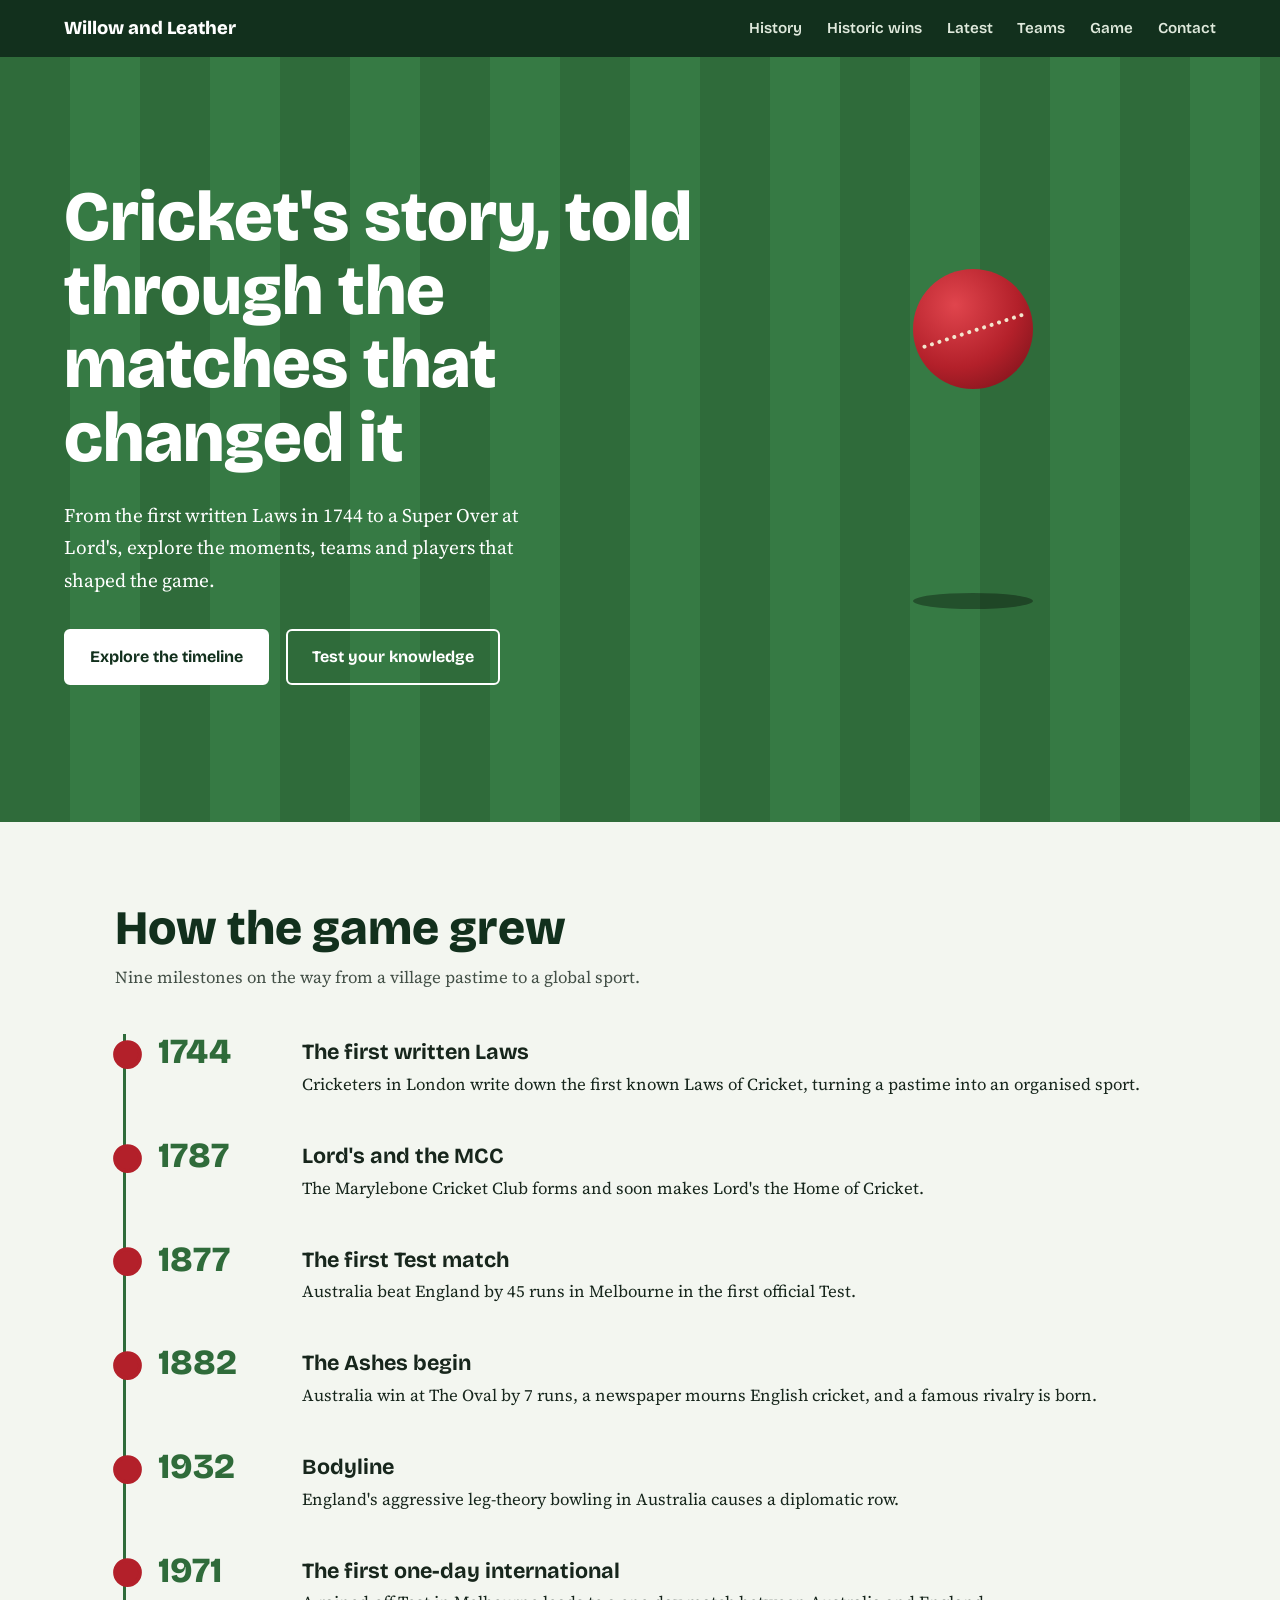
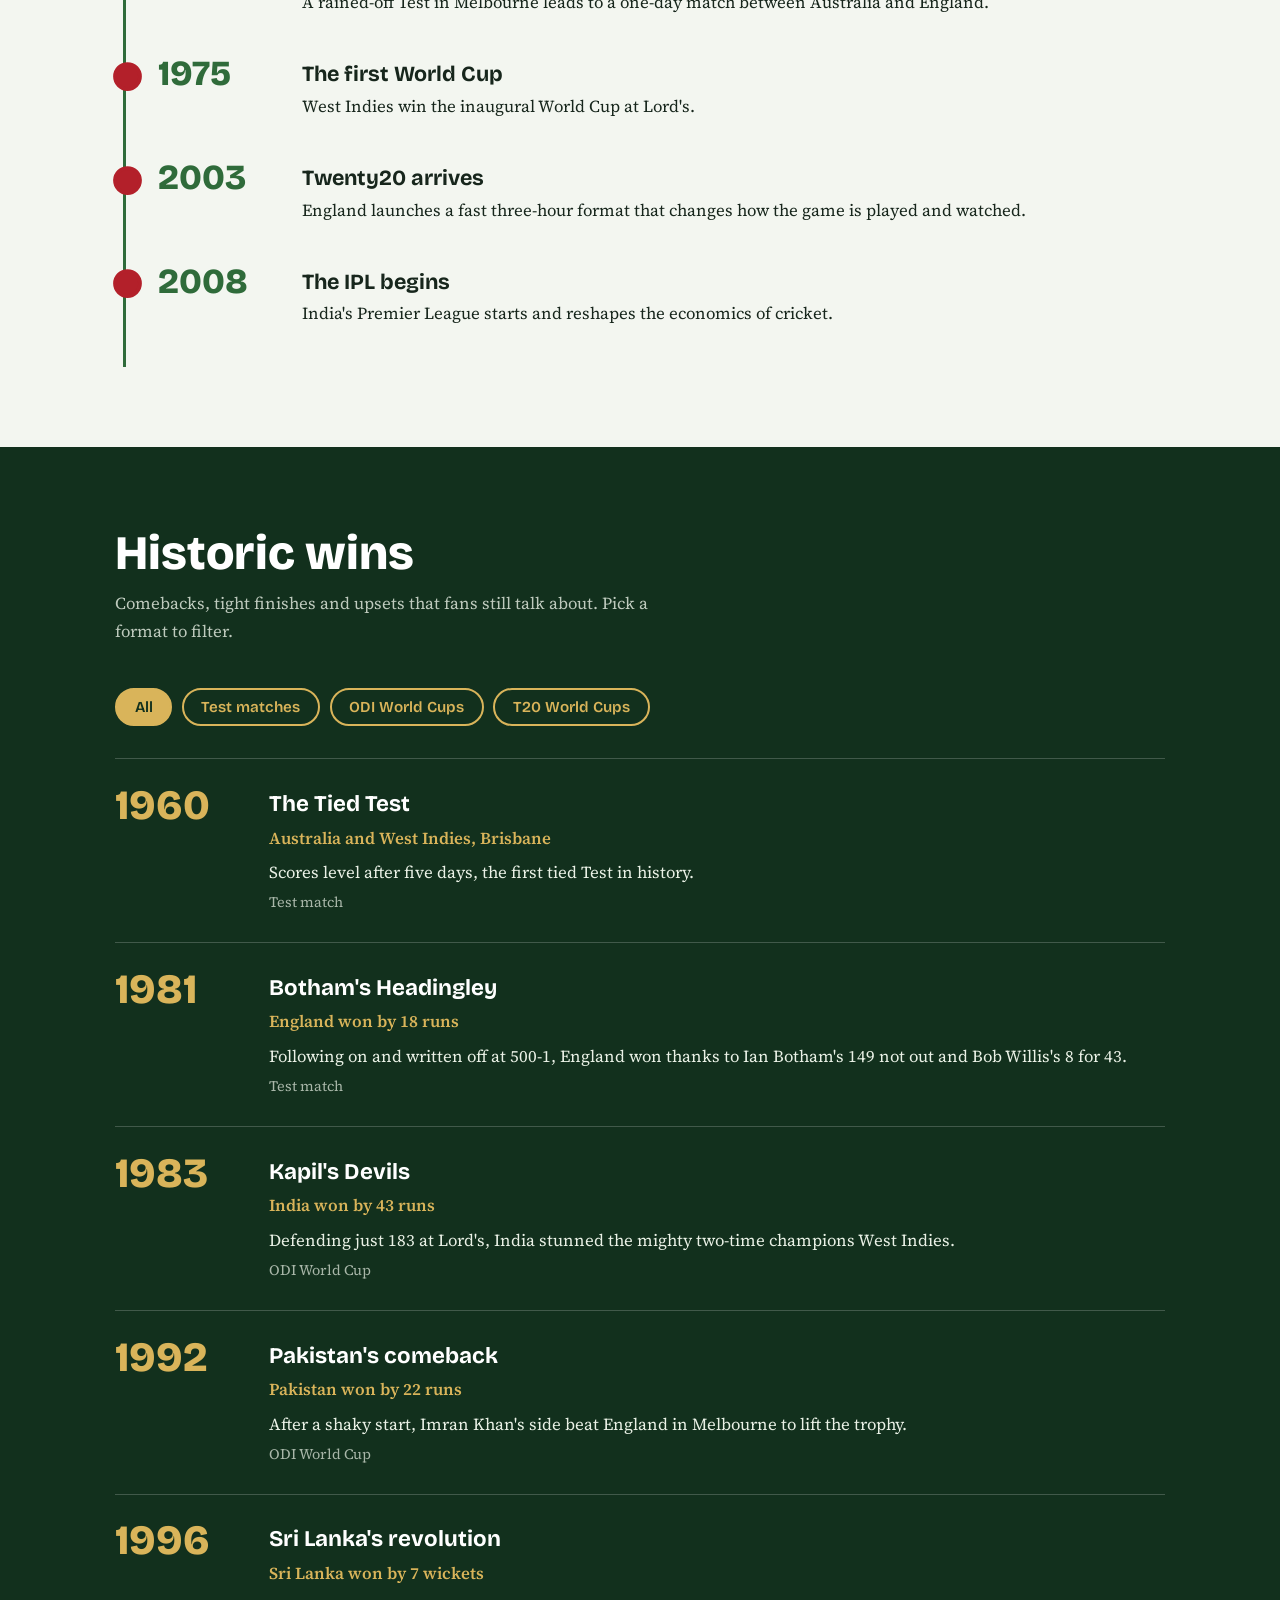
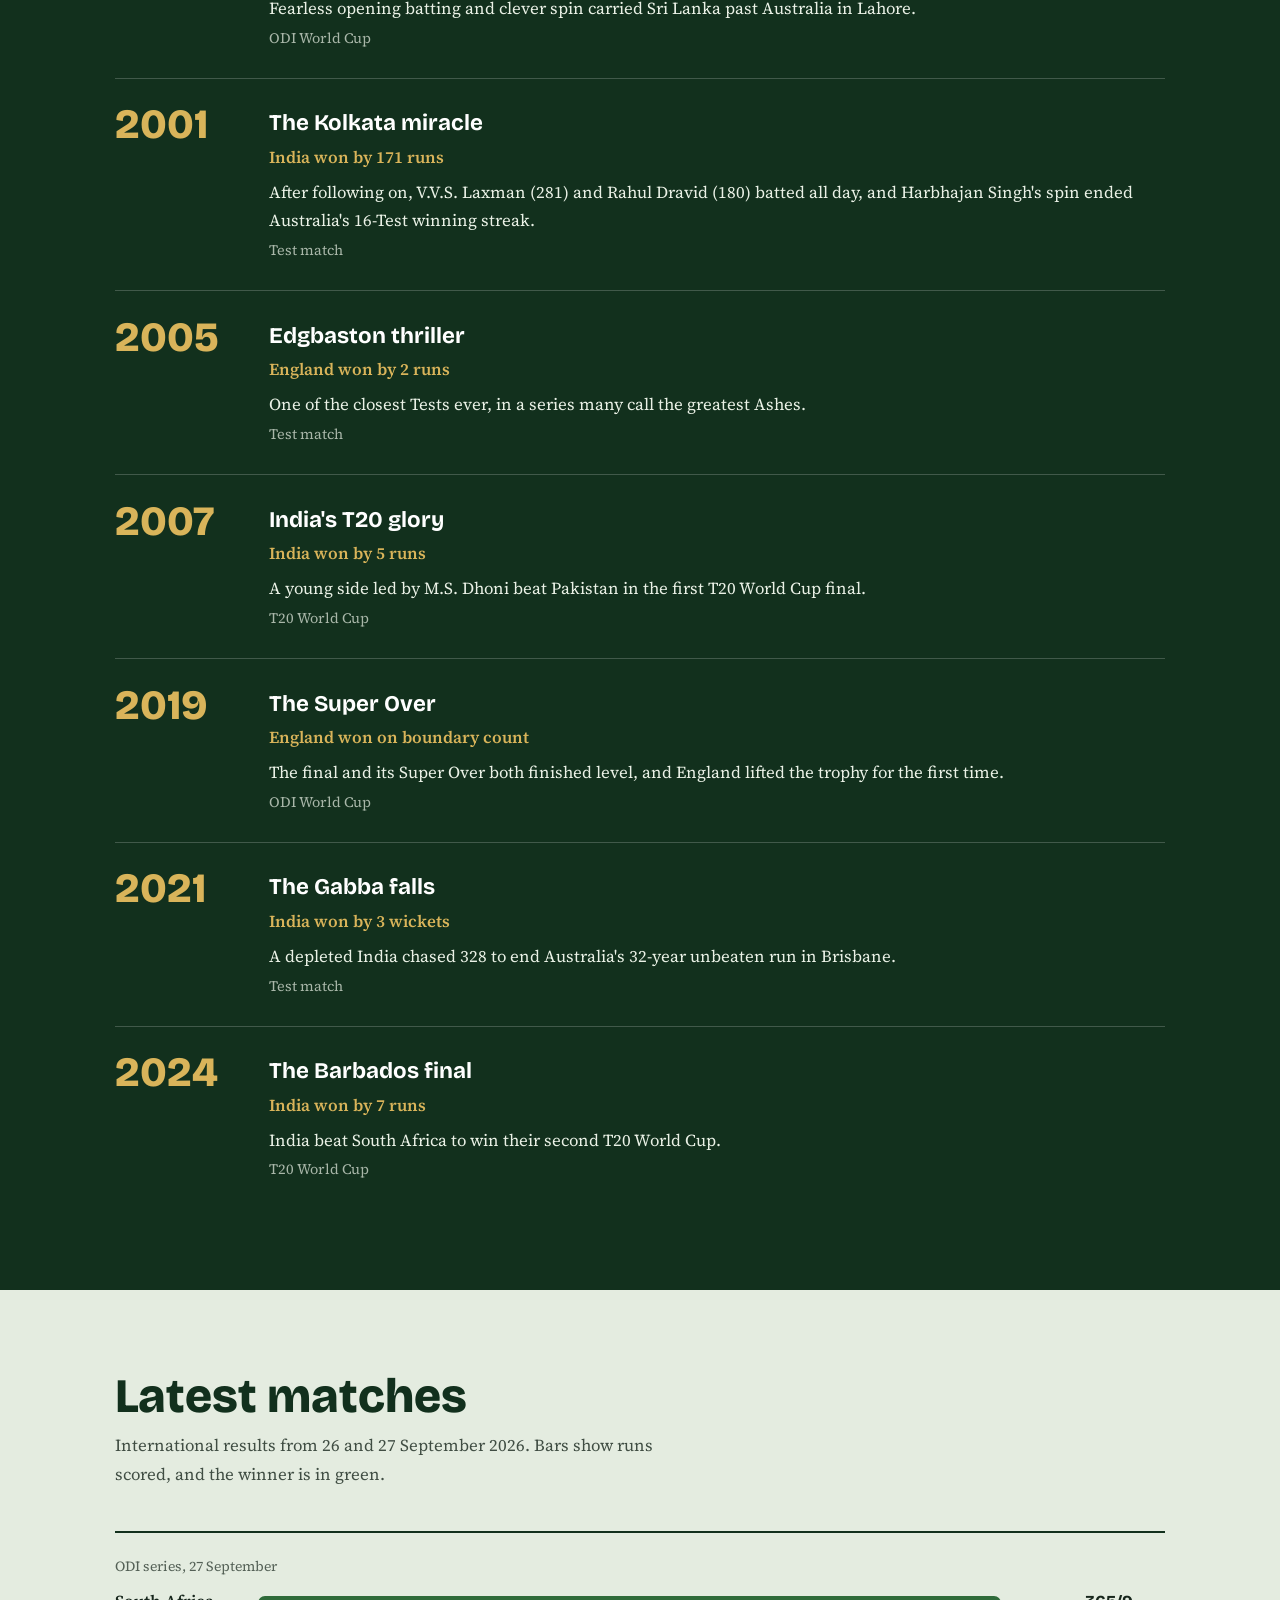
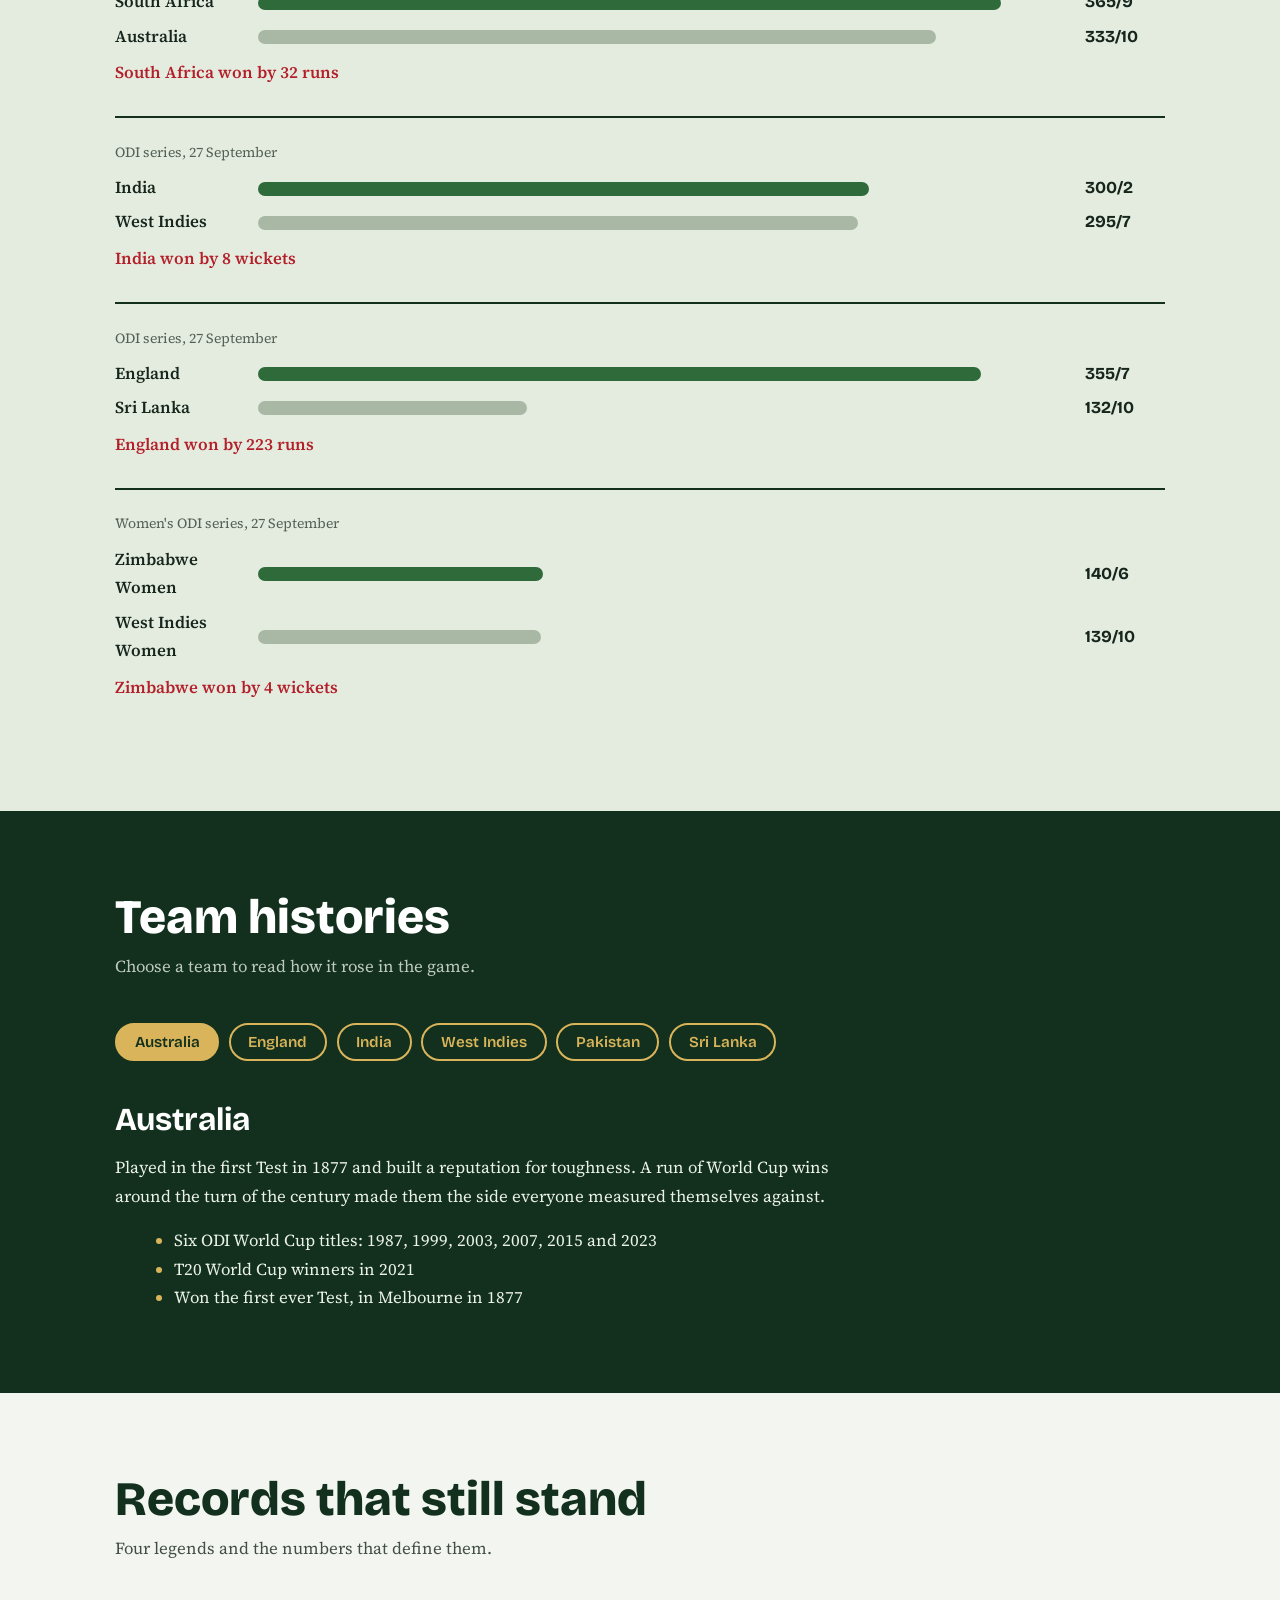
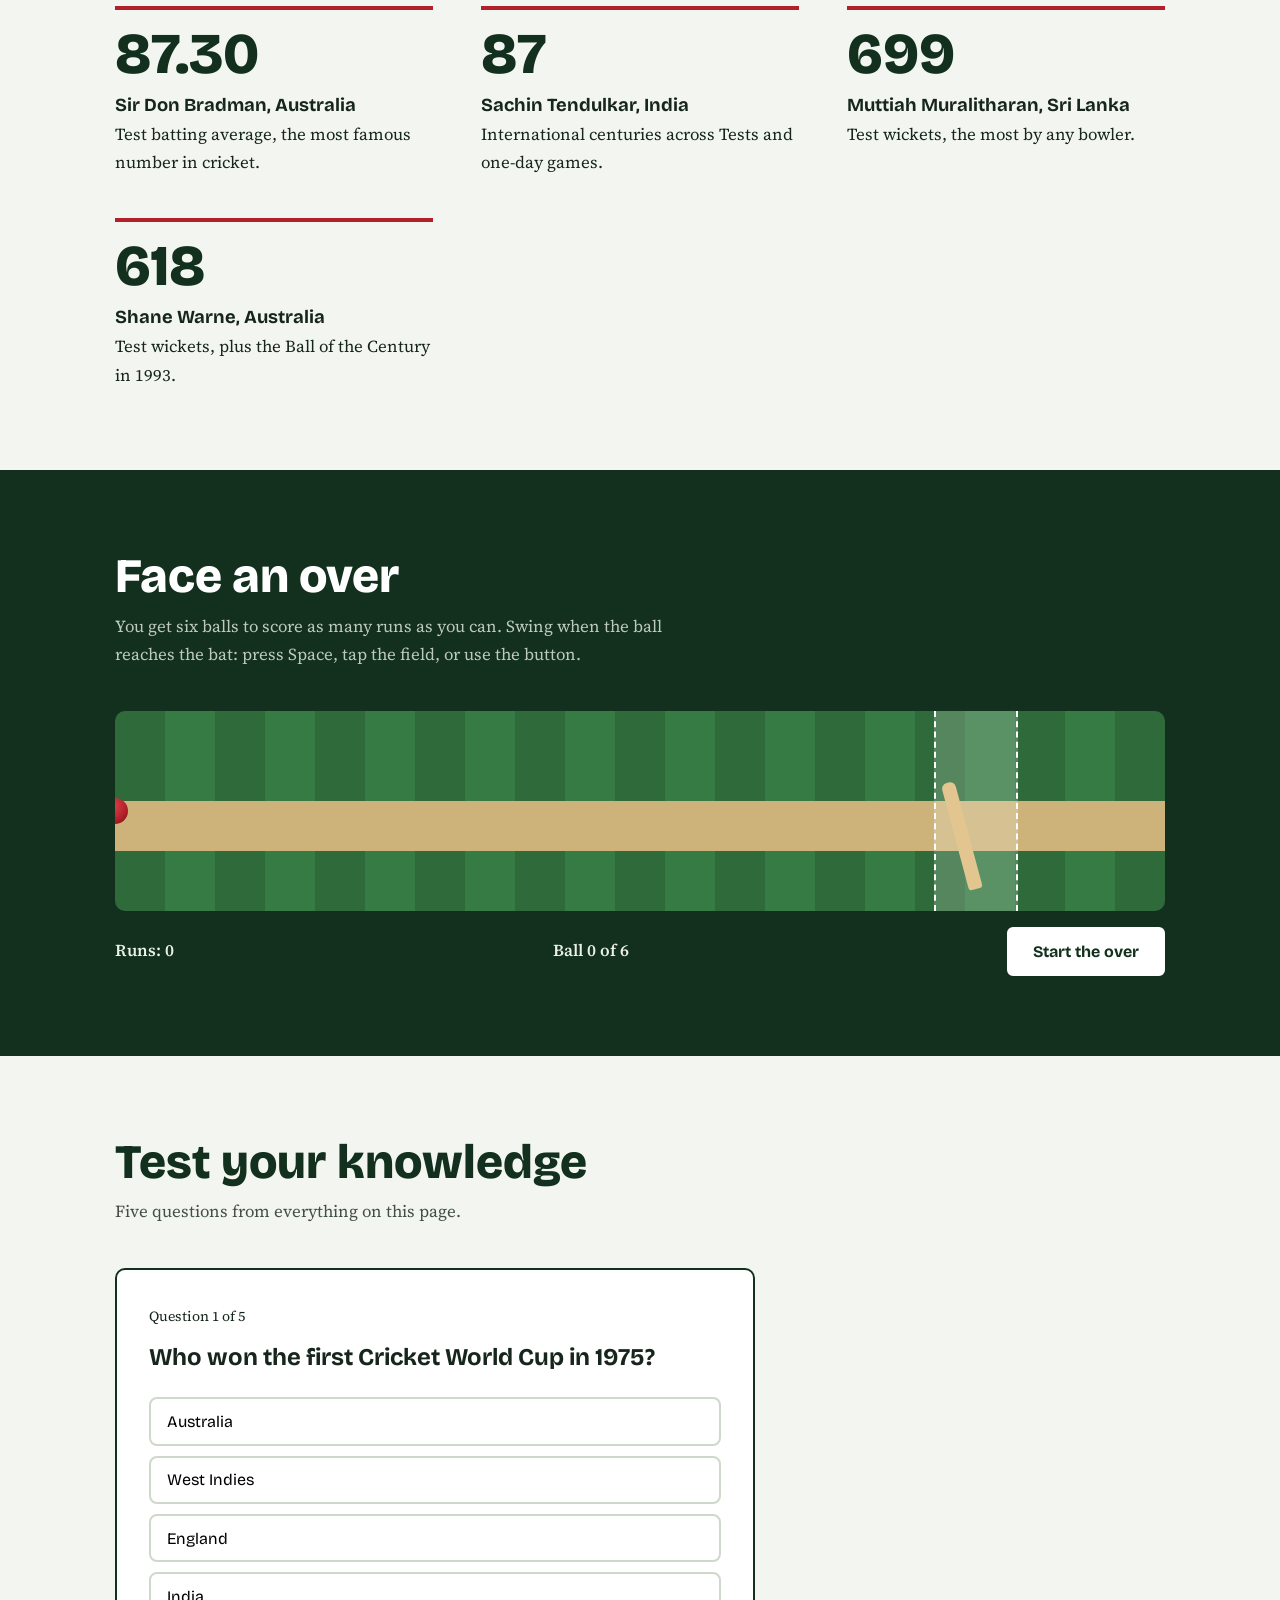
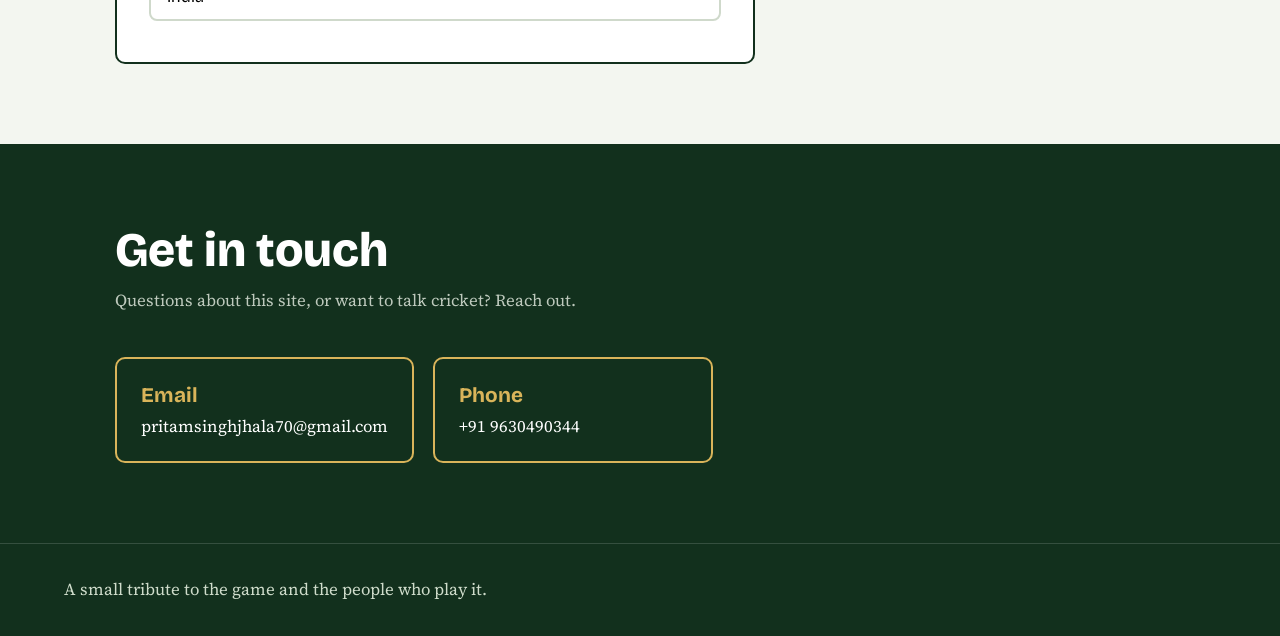
==== commit 57b4dc23: "Update index.html" ====
--- a/index.html
+++ b/index.html
@@ -14,7 +14,7 @@
   <a class="brand" href="#top">Willow and Leather</a>
   <div>
     <a href="#history">History</a>
-    <a href="#wins">His919630490344toric wins</a>
+    <a href="#wins">Historic wins</a>
     <a href="#latest">Latest</a>
     <a href="#teams">Teams</a>
     <a href="#game">Game</a>
--- a/style.css
+++ b/style.css
@@ -75,3 +75,52 @@
 @media(prefers-reduced-motion:reduce){
   *{animation:none!important;transition:none!important}
   .ti{opacity:1}}
+
+/* more motion, latest matches, teams, game, contact */
+.hero h1,.hero p,.hero .btn{animation:rise .8s backwards}
+.hero p{animation-delay:.2s}.hero .btn{animation-delay:.4s}.hero .btn+.btn{animation-delay:.5s}
+@keyframes rise{from{opacity:0;transform:translateY(24px)}}
+#bar{position:fixed;top:0;left:0;height:4px;width:0;background:var(--brass);z-index:9}
+.nav div a{position:relative}
+.nav div a::after{content:"";position:absolute;left:0;bottom:-4px;height:2px;width:0;background:var(--brass);transition:width .25s}
+.nav div a:hover::after{width:100%}
+.opt.no{animation:shake .4s}
+@keyframes shake{25%{transform:translateX(-6px)}75%{transform:translateX(6px)}}
+footer{border-top:1px solid rgba(255,255,255,.15)}
+
+.tint{background:#e4ece0}
+.m{padding:1.4rem 0;border-top:2px solid var(--pav)}
+.m small{display:block;opacity:.7;margin-bottom:.6rem}
+.row{display:grid;grid-template-columns:130px 1fr 80px;align-items:center;gap:.8rem;margin:.35rem 0}
+.row span{font-weight:600}
+.row i{display:block;height:14px;width:0;border-radius:7px;background:#a9b8a4;transition:width 1.2s cubic-bezier(.2,.8,.2,1)}
+.row.win i{background:var(--out)}
+.m.on .row i{width:var(--w)}
+.m .res{color:var(--ball);margin-top:.5rem}
+
+.tp{max-width:46rem;animation:in .5s both}
+.tp h3{font-size:2rem;color:#fff}
+.tp p{margin:.4rem 0}
+.tp ul{margin:1rem 0 0 1.2rem}
+.tp li::marker{color:var(--brass)}
+
+.field{position:relative;height:200px;border-radius:10px;overflow:hidden;cursor:pointer;touch-action:manipulation;background:repeating-linear-gradient(90deg,var(--out) 0 50px,var(--out2) 50px 100px)}
+.field::before{content:"";position:absolute;left:0;right:0;top:50%;height:50px;margin-top:-10px;background:#cdb37a}
+.zone{position:absolute;left:78%;width:8%;top:0;bottom:0;background:rgba(255,255,255,.18);border-left:2px dashed #fff;border-right:2px dashed #fff}
+.bat{position:absolute;left:82%;bottom:22px;width:14px;height:110px;margin-left:-7px;border-radius:6px 6px 3px 3px;background:#e3c58f;transform-origin:50% 100%;transform:rotate(-15deg)}
+.bat.sw{animation:sw .3s}
+@keyframes sw{40%{transform:rotate(-90deg)}}
+.gball{position:absolute;left:0;top:50%;width:26px;height:26px;margin-top:-13px;border-radius:50%;background:radial-gradient(circle at 35% 30%,#e0454d,var(--ball) 60%,#6f1017);transform:translate(-50%,0)}
+.pop{position:absolute;left:50%;top:14px;transform:translateX(-50%);font:800 2.4rem 'Bricolage Grotesque',sans-serif;color:#fff;opacity:0;pointer-events:none}
+.pop.show{animation:pop .9s}
+@keyframes pop{0%{opacity:0;transform:translateX(-50%) scale(.5)}20%{opacity:1;transform:translateX(-50%) scale(1.15)}80%{opacity:1;transform:translateX(-50%) scale(1)}100%{opacity:0}}
+.gbar{display:flex;justify-content:space-between;align-items:center;flex-wrap:wrap;gap:1rem;margin-top:1rem;font-weight:600}
+.gbar .btn{margin:0}
+
+.ct{display:flex;flex-wrap:wrap;gap:1.2rem}
+.ct a{display:block;min-width:280px;padding:1.2rem 1.5rem;border:2px solid var(--brass);border-radius:10px;color:#fff;text-decoration:none;transition:transform .25s,background .25s}
+.ct a:hover{background:rgba(217,180,90,.15);transform:translateY(-4px)}
+.ct b{display:block;font-size:1.3rem;color:var(--brass)}
+@media(max-width:760px){.row{grid-template-columns:96px 1fr 70px}.field{height:170px}.ct a{min-width:100%}}
+@media(prefers-reduced-motion:reduce){.pop.show{opacity:1}}
+               
